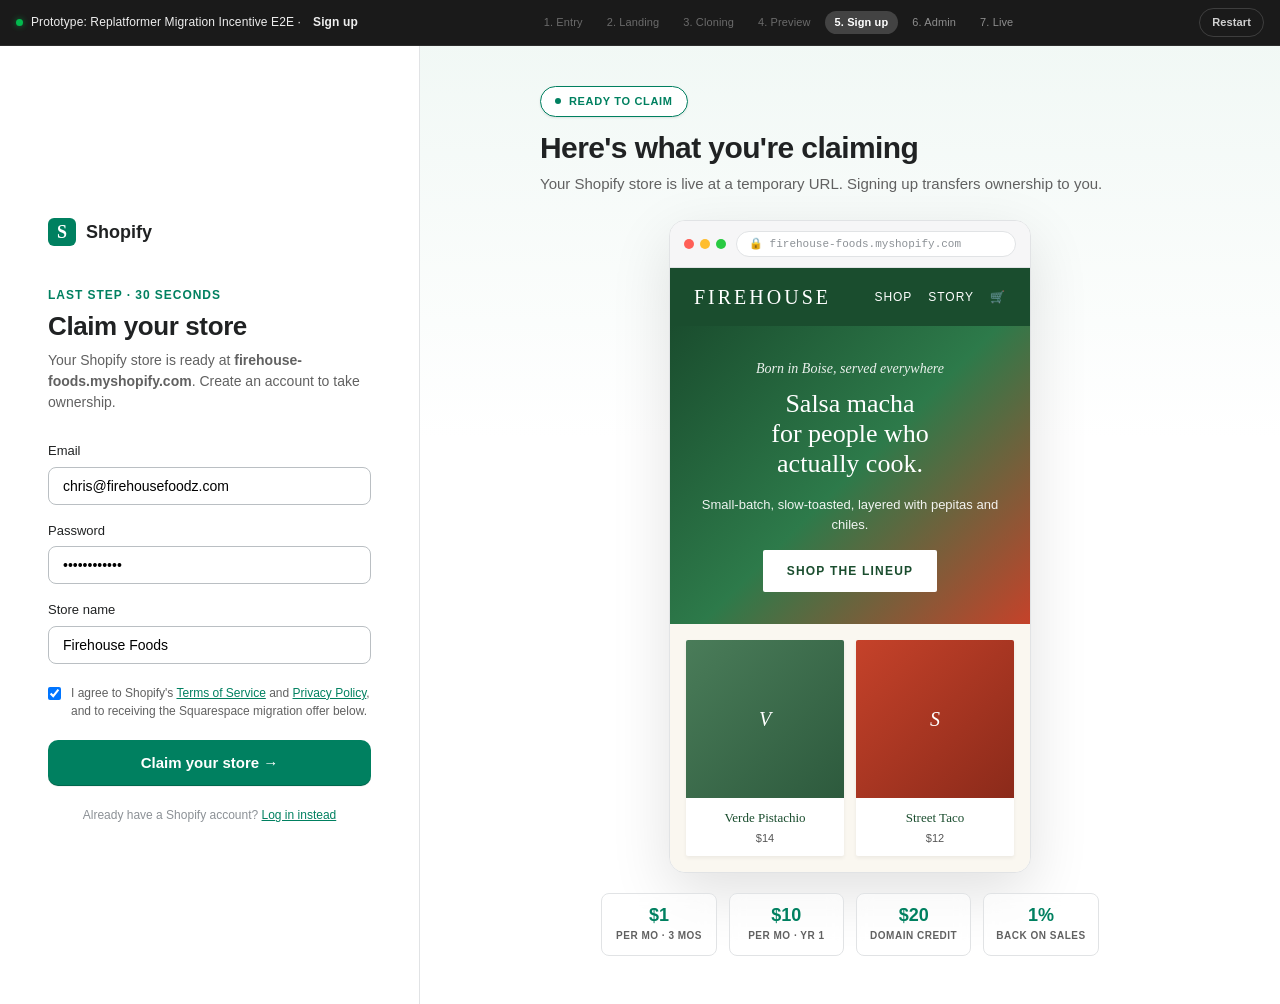
==== auth.html @ aa443502 "Initial commit: Replatformer migration incentive E2E prototype" ====
<!DOCTYPE html>
<html lang="en">
<head>
  <meta charset="UTF-8">
  <meta name="viewport" content="width=device-width, initial-scale=1.0">
  <title>Claim your store · Shopify</title>
  <link rel="stylesheet" href="assets/styles.css">
</head>
<body>
  <section class="auth">
    <div class="auth__form-side">
      <div class="auth__form-wrap">
        <div class="auth__form-logo">
          <span class="shop-nav__logo-mark">S</span>
          Shopify
        </div>

        <div class="auth__form-eyebrow">Last step · 30 seconds</div>
        <h1 class="auth__form-title">Claim your store</h1>
        <p class="auth__form-sub">
          Your Shopify store is ready at <strong>firehouse-foods.myshopify.com</strong>. Create an account to take ownership.
        </p>

        <form onsubmit="event.preventDefault(); window.location.href='admin.html';">
          <div class="auth__field">
            <label class="auth__label">Email</label>
            <input type="email" class="auth__input" value="chris@firehousefoodz.com">
          </div>

          <div class="auth__field">
            <label class="auth__label">Password</label>
            <input type="password" class="auth__input" value="••••••••••••" placeholder="Create a password">
          </div>

          <div class="auth__field">
            <label class="auth__label">Store name</label>
            <input type="text" class="auth__input" value="Firehouse Foods" readonly>
          </div>

          <label class="auth__checkbox">
            <input type="checkbox" checked>
            <span>
              I agree to Shopify's <a href="#" style="color: var(--shopify-green); text-decoration: underline;">Terms of Service</a> and <a href="#" style="color: var(--shopify-green); text-decoration: underline;">Privacy Policy</a>, and to receiving the Squarespace migration offer below.
            </span>
          </label>

          <button type="submit" class="btn btn--primary btn--block btn--lg">
            Claim your store →
          </button>

          <div class="auth__fine">
            Already have a Shopify account? <a href="#">Log in instead</a>
          </div>
        </form>
      </div>
    </div>

    <aside class="auth__wow">
      <div class="auth__wow-header">
        <div class="auth__wow-eyebrow">
          <span style="width:6px; height:6px; border-radius:50%; background: var(--shopify-green);"></span>
          Ready to claim
        </div>
        <h2 class="auth__wow-title">Here's what you're claiming</h2>
        <p class="auth__wow-sub">Your Shopify store is live at a temporary URL. Signing up transfers ownership to you.</p>
      </div>

      <div class="auth__wow-preview">
        <div class="auth__wow-browser-bar">
          <div class="auth__wow-browser-dots">
            <span class="auth__wow-browser-dot" style="background: #ff5f57;"></span>
            <span class="auth__wow-browser-dot" style="background: #ffbd2e;"></span>
            <span class="auth__wow-browser-dot" style="background: #28ca41;"></span>
          </div>
          <div class="auth__wow-browser-url">🔒 firehouse-foods.myshopify.com</div>
        </div>
        <div style="background: #faf7f0;">
          <div class="preview__after-nav">
            <div class="preview__after-logo">FIREHOUSE</div>
            <div class="preview__after-nav-links">
              <span>Shop</span>
              <span>Story</span>
              <span>🛒</span>
            </div>
          </div>
          <div class="preview__after-hero" style="padding: 32px 20px;">
            <div class="preview__after-hero-eyebrow">Born in Boise, served everywhere</div>
            <div class="preview__after-hero-title" style="font-size: 26px;">Salsa macha<br>for people who<br>actually cook.</div>
            <p class="preview__after-hero-sub" style="margin-bottom: 14px;">
              Small-batch, slow-toasted, layered with pepitas and chiles.
            </p>
            <a class="preview__after-hero-btn">Shop the lineup</a>
          </div>
          <div class="preview__after-products" style="padding: 16px;">
            <div class="preview__after-product">
              <div class="preview__after-product-img preview__after-product-img--verde" style="font-size: 20px;">V</div>
              <div class="preview__after-product-body">
                <div class="preview__after-product-name">Verde Pistachio</div>
                <div class="preview__after-product-price">$14</div>
              </div>
            </div>
            <div class="preview__after-product">
              <div class="preview__after-product-img preview__after-product-img--street" style="font-size: 20px;">S</div>
              <div class="preview__after-product-body">
                <div class="preview__after-product-name">Street Taco</div>
                <div class="preview__after-product-price">$12</div>
              </div>
            </div>
          </div>
        </div>
      </div>

      <div class="auth__wow-stats-row">
        <div class="auth__wow-stat">
          <div class="auth__wow-stat-value">$1</div>
          <div class="auth__wow-stat-label">per mo · 3 mos</div>
        </div>
        <div class="auth__wow-stat">
          <div class="auth__wow-stat-value">$10</div>
          <div class="auth__wow-stat-label">per mo · yr 1</div>
        </div>
        <div class="auth__wow-stat">
          <div class="auth__wow-stat-value">$20</div>
          <div class="auth__wow-stat-label">domain credit</div>
        </div>
        <div class="auth__wow-stat">
          <div class="auth__wow-stat-value">1%</div>
          <div class="auth__wow-stat-label">back on sales</div>
        </div>
      </div>
    </aside>
  </section>

  <script src="assets/script.js"></script>
</body>
</html>
---- assets/styles.css ----
/* ============================================
   Replatformer Migration Incentive - E2E Prototype
   v2: Shopify admin-playground inspired design
   ============================================ */

:root {
  /* Shopify brand */
  --shopify-green: #008060;
  --shopify-green-dark: #004c3f;
  --shopify-green-light: #e3f5ef;
  --shopify-green-bg: #f1f8f5;

  /* Polaris-inspired neutrals */
  --ink: #1a1a1a;
  --ink-primary: #202223;
  --ink-secondary: #616161;
  --ink-tertiary: #8c9196;
  --ink-subdued: #6d7175;

  /* Surfaces */
  --surface: #ffffff;
  --surface-subdued: #fafbfb;
  --surface-hovered: #f6f6f7;
  --surface-pressed: #edeeef;
  --page-bg: #f1f1f1;

  /* Borders */
  --border: #e1e3e5;
  --border-subdued: #ebebeb;
  --border-strong: #babfc3;

  /* Brand partners (for realistic surfaces) */
  --brand-squarespace: #000000;
  --brand-gmail-red: #c5221f;
  --brand-gmail-blue: #1a73e8;
  --brand-fb-blue: #1877f2;
  --brand-google-blue: #1a73e8;
  --brand-critical: #d72c0d;
  --brand-warning: #b98900;
  --brand-success: #008060;

  /* Typography */
  --font-sans: "Inter", -apple-system, BlinkMacSystemFont, "Segoe UI", Roboto, Helvetica, Arial, sans-serif;
  --font-display: "Inter", -apple-system, BlinkMacSystemFont, "Segoe UI", sans-serif;
  --font-mono: "SF Mono", Monaco, "Cascadia Code", monospace;

  /* Radius */
  --radius-sm: 6px;
  --radius-md: 8px;
  --radius-lg: 12px;
  --radius-xl: 16px;

  /* Shadow (Polaris-esque) */
  --shadow-card: 0 0 0 1px rgba(26, 26, 26, 0.05), 0 1px 2px rgba(26, 26, 26, 0.05);
  --shadow-sm: 0 1px 2px rgba(0, 0, 0, 0.04), 0 1px 3px rgba(0, 0, 0, 0.06);
  --shadow-md: 0 4px 12px rgba(0, 0, 0, 0.08);
  --shadow-lg: 0 20px 40px rgba(0, 0, 0, 0.12);
  --shadow-popover: 0 0 0 1px rgba(26, 26, 26, 0.05), 0 8px 16px rgba(26, 26, 26, 0.1);
}

* { box-sizing: border-box; margin: 0; padding: 0; }

html, body {
  font-family: var(--font-sans);
  color: var(--ink-primary);
  background: var(--page-bg);
  line-height: 1.5;
  -webkit-font-smoothing: antialiased;
  min-height: 100vh;
  font-size: 14px;
}

a { color: inherit; text-decoration: none; }
button { font: inherit; cursor: pointer; border: none; background: none; color: inherit; }
img { max-width: 100%; display: block; }

/* ============================================
   Prototype Chrome
   ============================================ */

.proto-topbar {
  position: fixed;
  top: 0; left: 0; right: 0;
  z-index: 1000;
  background: #1a1a1a;
  color: #fff;
  padding: 8px 16px;
  display: flex;
  align-items: center;
  justify-content: space-between;
  font-size: 12px;
  font-weight: 500;
  letter-spacing: 0.01em;
  border-bottom: 1px solid rgba(255, 255, 255, 0.08);
}

.proto-topbar__label {
  display: flex;
  align-items: center;
  gap: 8px;
  opacity: 0.92;
}

.proto-topbar__dot {
  width: 7px; height: 7px; border-radius: 50%;
  background: #00c853;
  box-shadow: 0 0 6px rgba(0, 200, 83, 0.6);
  animation: pulse 2s infinite;
}

@keyframes pulse {
  0%, 100% { opacity: 1; }
  50% { opacity: 0.5; }
}

.proto-topbar__nav {
  display: flex;
  gap: 4px;
  align-items: center;
}

.proto-topbar__step {
  padding: 3px 10px;
  border-radius: 999px;
  font-size: 11px;
  opacity: 0.5;
  transition: all 0.2s;
}

.proto-topbar__step--active {
  background: rgba(255, 255, 255, 0.18);
  opacity: 1;
  font-weight: 600;
}

.proto-topbar__step--done { opacity: 0.35; }

.proto-topbar__actions {
  display: flex;
  gap: 10px;
  align-items: center;
}

.proto-topbar__btn {
  color: #fff;
  padding: 5px 12px;
  border-radius: 999px;
  font-size: 11px;
  opacity: 0.8;
  transition: all 0.2s;
  border: 1px solid rgba(255, 255, 255, 0.2);
  font-weight: 600;
}

.proto-topbar__btn:hover {
  opacity: 1;
  background: rgba(255, 255, 255, 0.1);
}

body.has-proto-chrome { padding-top: 38px; }

/* ============================================
   Layout primitives
   ============================================ */

.container {
  max-width: 1200px;
  margin: 0 auto;
  padding: 0 24px;
}

.container--narrow { max-width: 680px; }
.container--medium { max-width: 900px; }

.stack { display: flex; flex-direction: column; gap: 16px; }
.stack--sm { gap: 8px; }
.stack--lg { gap: 24px; }
.stack--xl { gap: 40px; }

.row { display: flex; gap: 16px; align-items: center; }
.row--spread { justify-content: space-between; }
.row--center { justify-content: center; }

/* ============================================
   Buttons (Polaris-inspired)
   ============================================ */

.btn {
  display: inline-flex;
  align-items: center;
  justify-content: center;
  gap: 6px;
  padding: 8px 16px;
  border-radius: var(--radius-md);
  font-weight: 500;
  font-size: 14px;
  transition: all 0.1s;
  white-space: nowrap;
  line-height: 1.2;
  box-shadow: 0 1px 0 rgba(26, 26, 26, 0.05);
}

.btn--primary {
  background: var(--shopify-green);
  color: #fff;
  box-shadow: inset 0 -1px 0 rgba(0, 0, 0, 0.2), 0 1px 0 rgba(26, 26, 26, 0.05);
}

.btn--primary:hover {
  background: var(--shopify-green-dark);
}

.btn--secondary {
  background: var(--surface);
  color: var(--ink-primary);
  border: 1px solid var(--border-strong);
}

.btn--secondary:hover { background: var(--surface-hovered); }

.btn--ghost { background: transparent; color: var(--ink-secondary); box-shadow: none; }
.btn--ghost:hover { color: var(--ink); background: var(--surface-hovered); }

.btn--lg {
  padding: 14px 28px;
  font-size: 15px;
  border-radius: 10px;
  font-weight: 600;
}

.btn--block { width: 100%; }

/* ============================================
   Entry selector
   ============================================ */

.selector {
  min-height: calc(100vh - 38px);
  display: flex;
  flex-direction: column;
  justify-content: center;
  padding: 60px 24px;
  background: linear-gradient(180deg, #fff 0%, #f6f6f7 100%);
}

.selector__hero {
  text-align: center;
  max-width: 760px;
  margin: 0 auto 56px;
}

.selector__eyebrow {
  text-transform: uppercase;
  letter-spacing: 0.08em;
  font-size: 12px;
  font-weight: 600;
  color: var(--shopify-green);
  margin-bottom: 16px;
}

.selector__title {
  font-size: 48px;
  font-weight: 700;
  line-height: 1.1;
  letter-spacing: -0.025em;
  margin-bottom: 16px;
  color: var(--ink-primary);
}

.selector__subtitle {
  font-size: 18px;
  color: var(--ink-secondary);
  line-height: 1.5;
}

.selector__grid {
  display: grid;
  grid-template-columns: repeat(3, 1fr);
  gap: 20px;
  max-width: 1080px;
  margin: 0 auto;
}

@media (max-width: 900px) {
  .selector__grid { grid-template-columns: 1fr; }
}

.selector__card {
  background: var(--surface);
  border: 1px solid var(--border);
  border-radius: var(--radius-lg);
  padding: 28px 24px;
  transition: all 0.2s;
  cursor: pointer;
  display: flex;
  flex-direction: column;
  gap: 14px;
  text-align: left;
  box-shadow: var(--shadow-card);
}

.selector__card:hover {
  border-color: var(--shopify-green);
  transform: translateY(-4px);
  box-shadow: var(--shadow-lg);
}

.selector__card-icon {
  width: 44px;
  height: 44px;
  border-radius: 10px;
  display: flex;
  align-items: center;
  justify-content: center;
  font-size: 22px;
  font-weight: 700;
  color: #fff;
}

.selector__card-icon--email {
  background: linear-gradient(135deg, #ea4335, #fbbc05);
}

.selector__card-icon--social {
  background: var(--brand-fb-blue);
}

.selector__card-icon--sem {
  background: #fff;
  color: #4285f4;
  border: 1px solid var(--border);
}

.selector__card-title {
  font-size: 18px;
  font-weight: 600;
  letter-spacing: -0.01em;
  color: var(--ink-primary);
}

.selector__card-desc {
  font-size: 13px;
  color: var(--ink-secondary);
  line-height: 1.5;
}

.selector__card-hook {
  margin-top: auto;
  padding-top: 14px;
  border-top: 1px solid var(--border-subdued);
  font-size: 12px;
  color: var(--ink-tertiary);
  display: flex;
  align-items: center;
  gap: 6px;
  font-weight: 500;
}

.selector__footer {
  text-align: center;
  margin-top: 64px;
  font-size: 12px;
  color: var(--ink-tertiary);
  line-height: 1.8;
}

.selector__footer a {
  color: var(--shopify-green);
  text-decoration: underline;
}

/* ============================================
   Gmail surface
   ============================================ */

.gmail {
  min-height: calc(100vh - 38px);
  background: #f6f8fc;
  display: flex;
  flex-direction: column;
}

.gmail__topbar {
  background: #f6f8fc;
  padding: 8px 16px;
  display: flex;
  align-items: center;
  gap: 16px;
  border-bottom: 1px solid #e0e3e8;
}

.gmail__logo {
  display: flex;
  align-items: center;
  gap: 8px;
  font-size: 22px;
  font-weight: 400;
  color: #5f6368;
}

.gmail__logo-icon { width: 36px; height: 36px; }

.gmail__search {
  flex: 1;
  max-width: 720px;
  background: #eaf1fb;
  border-radius: 8px;
  padding: 10px 16px;
  color: #70757a;
  font-size: 14px;
}

.gmail__body {
  display: grid;
  grid-template-columns: 240px 1fr;
  flex: 1;
}

.gmail__sidebar { padding: 16px 8px; }

.gmail__compose {
  background: #c2e7ff;
  color: #001d35;
  padding: 14px 24px;
  border-radius: 16px;
  font-weight: 500;
  font-size: 14px;
  display: inline-flex;
  align-items: center;
  gap: 12px;
  margin-bottom: 16px;
}

.gmail__folder {
  display: flex;
  align-items: center;
  gap: 16px;
  padding: 8px 16px;
  border-radius: 0 16px 16px 0;
  font-size: 14px;
  color: #202124;
}

.gmail__folder--active { background: #d3e3fd; font-weight: 700; }
.gmail__folder-count { margin-left: auto; font-size: 12px; color: #5f6368; }

.gmail__main {
  background: #fff;
  border-radius: 16px 0 0 0;
  margin-right: 0;
  padding: 16px 0;
}

.gmail__list-item {
  display: grid;
  grid-template-columns: 32px 180px 1fr 80px;
  gap: 16px;
  padding: 10px 20px;
  border-bottom: 1px solid #f1f3f4;
  align-items: center;
  font-size: 14px;
  cursor: pointer;
}

.gmail__list-item:hover { box-shadow: inset 1px 0 0 #dadce0, inset -1px 0 0 #dadce0, 0 1px 2px rgba(60,64,67,.3); }
.gmail__list-item--unread { font-weight: 700; background: #fafbfc; }

.gmail__list-item--highlight {
  background: #fef7e0;
  border-left: 4px solid #f9ab00;
  padding-left: 16px;
}

.gmail__star { color: #dadce0; }
.gmail__star--active { color: #f9ab00; }

.gmail__sender { white-space: nowrap; overflow: hidden; text-overflow: ellipsis; }
.gmail__preview { display: flex; gap: 8px; overflow: hidden; }
.gmail__subject { white-space: nowrap; overflow: hidden; text-overflow: ellipsis; }
.gmail__snippet { color: #5f6368; white-space: nowrap; overflow: hidden; text-overflow: ellipsis; font-weight: 400; }
.gmail__time { color: #5f6368; font-size: 12px; text-align: right; }

.gmail__email { max-width: 900px; margin: 0 auto; padding: 24px 40px; background: #fff; }

.gmail__email-subject {
  font-size: 22px;
  font-weight: 400;
  color: #202124;
  margin-bottom: 20px;
}

.gmail__email-header {
  display: flex;
  gap: 16px;
  align-items: flex-start;
  padding-bottom: 16px;
  border-bottom: 1px solid #f1f3f4;
  margin-bottom: 24px;
}

.gmail__email-avatar {
  width: 40px;
  height: 40px;
  border-radius: 50%;
  background: var(--shopify-green);
  color: #fff;
  display: flex;
  align-items: center;
  justify-content: center;
  font-weight: 600;
  font-size: 16px;
  flex-shrink: 0;
  font-family: Georgia, serif;
}

.gmail__email-meta { flex: 1; font-size: 14px; }
.gmail__email-from { font-weight: 600; color: #202124; }
.gmail__email-to { color: #5f6368; font-size: 13px; margin-top: 2px; }
.gmail__email-date { color: #5f6368; font-size: 13px; }

.gmail__email-body { font-size: 15px; line-height: 1.65; color: #202124; }
.gmail__email-body p { margin-bottom: 16px; }
.gmail__email-body strong { font-weight: 700; }

.gmail__email-cta { margin: 28px 0; text-align: center; }

.gmail__email-offer {
  background: var(--shopify-green-light);
  border: 1px solid var(--shopify-green);
  border-radius: 12px;
  padding: 24px;
  margin: 24px 0;
}

.gmail__email-offer-list {
  list-style: none;
  display: flex;
  flex-direction: column;
  gap: 10px;
  margin-top: 12px;
}

.gmail__email-offer-item {
  display: flex;
  gap: 10px;
  align-items: flex-start;
  font-size: 14px;
}

.gmail__email-offer-check {
  width: 20px;
  height: 20px;
  border-radius: 50%;
  background: var(--shopify-green);
  color: #fff;
  display: flex;
  align-items: center;
  justify-content: center;
  font-size: 11px;
  flex-shrink: 0;
  font-weight: 700;
  margin-top: 1px;
}

.gmail__email-offer-title {
  font-weight: 700;
  font-size: 15px;
  color: var(--shopify-green-dark);
  margin-bottom: 4px;
}

.gmail__email-offer-sub {
  font-size: 13px;
  color: var(--ink-secondary);
}

.gmail__email-signature {
  margin-top: 32px;
  padding-top: 20px;
  border-top: 1px solid #f1f3f4;
  font-size: 14px;
  color: #5f6368;
  line-height: 1.6;
}

/* ============================================
   Facebook/Meta surface
   ============================================ */

.fb { min-height: calc(100vh - 38px); background: #f0f2f5; }

.fb__topbar {
  background: #fff;
  padding: 8px 16px;
  display: grid;
  grid-template-columns: 320px 1fr 320px;
  align-items: center;
  box-shadow: 0 1px 2px rgba(0, 0, 0, 0.1);
  position: sticky;
  top: 38px;
  z-index: 10;
}

.fb__logo {
  width: 40px;
  height: 40px;
  background: var(--brand-fb-blue);
  border-radius: 50%;
  color: #fff;
  font-size: 28px;
  font-weight: 900;
  font-family: Georgia, serif;
  display: flex;
  align-items: center;
  justify-content: center;
  flex-shrink: 0;
}

.fb__topbar-left { display: flex; gap: 12px; align-items: center; }

.fb__search {
  background: #f0f2f5;
  border-radius: 999px;
  padding: 10px 16px;
  color: #65676b;
  font-size: 14px;
  flex: 1;
  max-width: 240px;
}

.fb__nav { display: flex; justify-content: center; gap: 8px; }

.fb__nav-item {
  padding: 10px 40px;
  color: #65676b;
  border-radius: 8px;
  transition: background 0.15s;
}

.fb__nav-item:hover { background: #f0f2f5; }

.fb__nav-item--active {
  color: var(--brand-fb-blue);
  border-bottom: 3px solid var(--brand-fb-blue);
  border-radius: 0;
}

.fb__me { display: flex; justify-content: flex-end; gap: 8px; align-items: center; }

.fb__icon-btn {
  width: 40px;
  height: 40px;
  background: #e4e6eb;
  border-radius: 50%;
  display: flex;
  align-items: center;
  justify-content: center;
  font-size: 16px;
}

.fb__avatar {
  width: 40px;
  height: 40px;
  border-radius: 50%;
  background: linear-gradient(135deg, #667eea, #764ba2);
  display: flex;
  align-items: center;
  justify-content: center;
  color: #fff;
  font-weight: 600;
}

.fb__feed { max-width: 680px; margin: 20px auto; padding: 0 16px; }

.fb__post {
  background: #fff;
  border-radius: 12px;
  padding: 16px;
  margin-bottom: 16px;
  box-shadow: 0 1px 2px rgba(0, 0, 0, 0.1);
}

.fb__post-header {
  display: flex;
  gap: 10px;
  align-items: flex-start;
  margin-bottom: 12px;
}

.fb__post-avatar {
  width: 40px;
  height: 40px;
  border-radius: 50%;
  flex-shrink: 0;
  background: #ddd;
  display: flex;
  align-items: center;
  justify-content: center;
  font-weight: 600;
  color: #fff;
  font-size: 14px;
}

.fb__post-meta { flex: 1; font-size: 14px; }
.fb__post-name { font-weight: 600; color: #050505; }

.fb__post-sub {
  color: #65676b;
  font-size: 12px;
  display: flex;
  gap: 4px;
  align-items: center;
  margin-top: 2px;
}

.fb__post-sponsored { font-size: 12px; color: #65676b; font-weight: 400; }

.fb__post-text {
  font-size: 15px;
  margin-bottom: 12px;
  color: #050505;
  line-height: 1.4;
}

.fb__post-text strong { font-weight: 700; }

.fb__post-image {
  margin: 0 -16px;
  background: linear-gradient(135deg, #008060 0%, #00a676 50%, #004c3f 100%);
  aspect-ratio: 1.91/1;
  display: flex;
  align-items: center;
  justify-content: center;
  position: relative;
  color: #fff;
  padding: 36px;
  overflow: hidden;
}

.fb__post-image::before {
  content: "";
  position: absolute;
  inset: 0;
  background: radial-gradient(circle at 30% 30%, rgba(255, 255, 255, 0.15), transparent 60%);
}

.fb__post-image-content { position: relative; z-index: 2; text-align: left; max-width: 75%; }

.fb__post-image-eyebrow {
  display: inline-block;
  background: rgba(255, 255, 255, 0.18);
  backdrop-filter: blur(8px);
  padding: 4px 10px;
  border-radius: 999px;
  font-size: 11px;
  font-weight: 700;
  letter-spacing: 0.08em;
  text-transform: uppercase;
  margin-bottom: 12px;
}

.fb__post-image-headline {
  font-size: 32px;
  font-weight: 800;
  line-height: 1.08;
  letter-spacing: -0.02em;
  margin-bottom: 10px;
}

.fb__post-image-sub {
  font-size: 15px;
  opacity: 0.95;
  line-height: 1.4;
}

.fb__post-image-badge {
  position: absolute;
  top: 18px;
  right: 18px;
  background: #fff;
  color: var(--shopify-green);
  padding: 7px 12px;
  border-radius: 999px;
  font-size: 11px;
  font-weight: 700;
  letter-spacing: 0.04em;
  text-transform: uppercase;
  box-shadow: 0 4px 12px rgba(0, 0, 0, 0.2);
}

.fb__post-cta {
  background: #f0f2f5;
  margin: 0 -16px -16px;
  padding: 12px 16px;
  display: flex;
  align-items: center;
  gap: 12px;
}

.fb__post-cta-meta { flex: 1; font-size: 14px; }
.fb__post-cta-url { color: #65676b; font-size: 12px; text-transform: uppercase; }
.fb__post-cta-title { font-weight: 600; color: #050505; }

.fb__post-cta-btn {
  background: #e4e6eb;
  color: #050505;
  padding: 8px 14px;
  border-radius: 6px;
  font-weight: 600;
  font-size: 14px;
}

.fb__post-cta-btn:hover { background: #d8dadf; }

.fb__post-actions {
  display: flex;
  justify-content: space-around;
  padding-top: 8px;
  margin-top: 8px;
  border-top: 1px solid #ced0d4;
  gap: 4px;
}

.fb__post-action {
  flex: 1;
  padding: 8px;
  text-align: center;
  color: #65676b;
  font-size: 14px;
  font-weight: 600;
  border-radius: 6px;
}

.fb__post-action:hover { background: #f0f2f5; }

/* ============================================
   Google SERP surface
   ============================================ */

.google {
  min-height: calc(100vh - 38px);
  background: #fff;
  font-family: arial, sans-serif;
}

.google__topbar {
  padding: 20px 30px;
  display: flex;
  gap: 24px;
  align-items: center;
  border-bottom: 1px solid var(--border-subdued);
}

.google__logo {
  font-size: 28px;
  font-weight: 400;
  letter-spacing: -0.01em;
  display: flex;
}

.google__logo span:nth-child(1) { color: #4285f4; }
.google__logo span:nth-child(2) { color: #ea4335; }
.google__logo span:nth-child(3) { color: #fbbc05; }
.google__logo span:nth-child(4) { color: #4285f4; }
.google__logo span:nth-child(5) { color: #34a853; }
.google__logo span:nth-child(6) { color: #ea4335; }

.google__search {
  flex: 1;
  max-width: 700px;
  border: 1px solid #dfe1e5;
  border-radius: 24px;
  padding: 8px 16px;
  display: flex;
  align-items: center;
  gap: 12px;
  font-size: 16px;
  box-shadow: 0 2px 5px rgba(0,0,0,0.08);
}

.google__search-icon { color: #9aa0a6; }
.google__search-input { flex: 1; }
.google__search-mic { color: var(--brand-google-blue); font-size: 18px; }

.google__tabs {
  padding: 16px 30px 0;
  display: flex;
  gap: 24px;
  border-bottom: 1px solid var(--border-subdued);
}

.google__tab { padding: 12px 0; color: #5f6368; font-size: 14px; font-weight: 500; }

.google__tab--active {
  color: var(--brand-google-blue);
  border-bottom: 3px solid var(--brand-google-blue);
  font-weight: 500;
}

.google__results { padding: 20px 30px; max-width: 700px; }
.google__stats { color: #70757a; font-size: 12px; margin-bottom: 20px; }

.google__ad {
  margin-bottom: 28px;
  padding: 8px 16px 12px;
  border-left: 3px solid transparent;
  border-radius: 8px;
  transition: background 0.15s;
}

.google__ad--shopify {
  background: #f8fdfa;
  border-left-color: var(--shopify-green);
  cursor: pointer;
  position: relative;
}

.google__ad--shopify:hover { background: #eff9f3; }

.google__ad-label {
  display: inline-flex;
  align-items: center;
  gap: 6px;
  font-size: 12px;
  font-weight: 700;
  color: #202124;
  margin-bottom: 4px;
}

.google__ad-label::before { content: "Sponsored"; display: block; }

.google__ad-domain {
  color: #202124;
  font-size: 14px;
  display: flex;
  align-items: center;
  gap: 8px;
  margin-bottom: 2px;
}

.google__ad-favicon {
  width: 18px; height: 18px;
  border-radius: 50%;
  background: var(--shopify-green);
  color: #fff;
  display: flex;
  align-items: center;
  justify-content: center;
  font-size: 11px;
  font-weight: 700;
  font-family: Georgia, serif;
}

.google__ad-url { color: #70757a; font-size: 12px; margin-bottom: 4px; }

.google__ad-title {
  color: #1a0dab;
  font-size: 20px;
  font-weight: 400;
  margin-bottom: 4px;
  line-height: 1.3;
}

.google__ad--shopify .google__ad-title { color: #1a0dab; }
.google__ad--shopify:hover .google__ad-title { text-decoration: underline; }

.google__ad-desc { color: #4d5156; font-size: 14px; line-height: 1.58; }
.google__ad-desc strong { font-weight: 700; color: #202124; }

.google__ad-sitelinks {
  display: grid;
  grid-template-columns: 1fr 1fr;
  gap: 8px;
  margin-top: 12px;
  padding-top: 8px;
  border-top: 1px solid var(--border-subdued);
}

.google__ad-sitelink-title { color: #1a0dab; font-size: 14px; font-weight: 500; }
.google__ad-sitelink-desc { color: #4d5156; font-size: 12px; line-height: 1.4; }

.google__organic { margin-bottom: 28px; }
.google__organic-title { color: #1a0dab; font-size: 20px; font-weight: 400; margin-bottom: 4px; }

.google__ad-cta-hint {
  position: absolute;
  top: 50%;
  right: 24px;
  transform: translateY(-50%);
  background: var(--shopify-green);
  color: #fff;
  padding: 8px 14px;
  border-radius: 6px;
  font-size: 12px;
  font-weight: 600;
  opacity: 0;
  transition: opacity 0.2s;
  pointer-events: none;
}

.google__ad--shopify:hover .google__ad-cta-hint { opacity: 1; }

/* ============================================
   Shopify brochure nav (top of funnel pages)
   ============================================ */

.shop-nav {
  background: #fff;
  border-bottom: 1px solid var(--border);
  padding: 14px 32px;
  display: flex;
  align-items: center;
  justify-content: space-between;
  position: sticky;
  top: 38px;
  z-index: 10;
}

.shop-nav__logo {
  display: flex;
  align-items: center;
  gap: 10px;
  font-weight: 700;
  font-size: 18px;
  color: var(--ink-primary);
}

.shop-nav__logo-mark {
  width: 28px;
  height: 28px;
  background: var(--shopify-green);
  border-radius: 6px;
  display: flex;
  align-items: center;
  justify-content: center;
  color: #fff;
  font-weight: 900;
  font-size: 18px;
  font-family: Georgia, serif;
}

.shop-nav__links {
  display: flex;
  gap: 28px;
  font-size: 14px;
  color: var(--ink-secondary);
  font-weight: 500;
}

.shop-nav__links a:hover { color: var(--ink-primary); }

.shop-nav__actions { display: flex; gap: 12px; align-items: center; }

/* ============================================
   Landing page
   ============================================ */

.landing {
  background: linear-gradient(180deg, #fff 0%, var(--shopify-green-bg) 100%);
  padding: 64px 24px 96px;
  min-height: calc(100vh - 38px - 60px);
  position: relative;
  overflow: hidden;
}

.landing::before {
  content: "";
  position: absolute;
  top: 0;
  right: -200px;
  width: 600px;
  height: 600px;
  background: radial-gradient(circle, rgba(0, 128, 96, 0.08), transparent 70%);
  pointer-events: none;
}

.landing__wrap {
  max-width: 1140px;
  margin: 0 auto;
  display: grid;
  grid-template-columns: 1.05fr 0.95fr;
  gap: 56px;
  align-items: center;
  position: relative;
  z-index: 2;
}

@media (max-width: 900px) {
  .landing__wrap { grid-template-columns: 1fr; gap: 40px; }
}

.landing__eyebrow {
  display: inline-flex;
  align-items: center;
  gap: 8px;
  padding: 6px 14px;
  background: #fff;
  border: 1px solid var(--shopify-green);
  border-radius: 999px;
  font-size: 12px;
  font-weight: 700;
  color: var(--shopify-green);
  letter-spacing: 0.05em;
  text-transform: uppercase;
  margin-bottom: 24px;
  box-shadow: var(--shadow-sm);
}

.landing__title {
  font-size: 64px;
  font-weight: 800;
  line-height: 1;
  letter-spacing: -0.035em;
  margin-bottom: 24px;
  color: var(--ink-primary);
}

.landing__title em {
  font-style: normal;
  color: var(--shopify-green);
  position: relative;
  display: inline-block;
}

.landing__title em::after {
  content: "";
  position: absolute;
  bottom: 0;
  left: 0;
  right: 0;
  height: 8px;
  background: var(--shopify-green-light);
  z-index: -1;
  border-radius: 2px;
}

.landing__subtitle {
  font-size: 19px;
  color: var(--ink-secondary);
  margin-bottom: 36px;
  line-height: 1.5;
  max-width: 520px;
}

.landing__form {
  background: #fff;
  border: 1px solid var(--border);
  border-radius: var(--radius-xl);
  padding: 28px;
  box-shadow: 0 8px 32px rgba(0, 0, 0, 0.06);
}

.landing__form-label {
  display: block;
  font-size: 13px;
  font-weight: 600;
  color: var(--ink-primary);
  margin-bottom: 10px;
}

.landing__input-group {
  display: flex;
  gap: 10px;
  margin-bottom: 14px;
}

@media (max-width: 700px) {
  .landing__input-group { flex-direction: column; }
}

.landing__input {
  flex: 1;
  padding: 14px 18px;
  border: 1px solid var(--border-strong);
  border-radius: var(--radius-md);
  font-size: 15px;
  font-family: var(--font-sans);
  color: var(--ink-primary);
  background: #fff;
}

.landing__input:focus {
  outline: none;
  border-color: var(--shopify-green);
  box-shadow: 0 0 0 3px var(--shopify-green-light);
}

.landing__form-hint {
  font-size: 13px;
  color: var(--ink-tertiary);
  text-align: center;
  display: flex;
  align-items: center;
  justify-content: center;
  gap: 6px;
}

.landing__offer {
  background: #0a0a0a;
  color: #fff;
  padding: 32px;
  border-radius: var(--radius-xl);
  position: relative;
  overflow: hidden;
  box-shadow: 0 20px 60px rgba(0, 0, 0, 0.15);
}

.landing__offer::before {
  content: "";
  position: absolute;
  top: -60px;
  right: -60px;
  width: 240px;
  height: 240px;
  background: radial-gradient(circle, var(--shopify-green), transparent 70%);
  opacity: 0.4;
  pointer-events: none;
}

.landing__offer-tag {
  display: inline-flex;
  align-items: center;
  gap: 6px;
  background: var(--shopify-green);
  color: #fff;
  padding: 6px 12px;
  border-radius: 999px;
  font-size: 11px;
  font-weight: 700;
  letter-spacing: 0.08em;
  text-transform: uppercase;
  margin-bottom: 20px;
  position: relative;
  z-index: 2;
}

.landing__offer-title {
  font-size: 22px;
  font-weight: 700;
  margin-bottom: 20px;
  position: relative;
  z-index: 2;
  letter-spacing: -0.01em;
  line-height: 1.2;
}

.landing__offer-list {
  list-style: none;
  display: flex;
  flex-direction: column;
  gap: 14px;
  position: relative;
  z-index: 2;
}

.landing__offer-item {
  display: flex;
  gap: 12px;
  align-items: flex-start;
  padding: 12px 0;
  border-bottom: 1px solid rgba(255, 255, 255, 0.08);
}

.landing__offer-item:last-child { border-bottom: none; }

.landing__offer-check {
  width: 22px;
  height: 22px;
  border-radius: 50%;
  background: var(--shopify-green);
  color: #fff;
  display: flex;
  align-items: center;
  justify-content: center;
  font-size: 13px;
  flex-shrink: 0;
  font-weight: 700;
  margin-top: 1px;
}

.landing__offer-text { font-size: 15px; line-height: 1.35; }

.landing__offer-text strong {
  color: #fff;
  font-weight: 700;
  display: block;
  margin-bottom: 3px;
  font-size: 16px;
}

.landing__offer-text-sub {
  font-size: 13px;
  color: #a0a0a0;
  line-height: 1.4;
}

.landing__painpoints {
  max-width: 1140px;
  margin: 72px auto 0;
  padding-top: 48px;
  border-top: 1px solid var(--border);
}

.landing__painpoints-title {
  font-size: 14px;
  font-weight: 700;
  color: var(--ink-tertiary);
  text-transform: uppercase;
  letter-spacing: 0.1em;
  text-align: center;
  margin-bottom: 36px;
}

.landing__painpoints-grid {
  display: grid;
  grid-template-columns: repeat(2, 1fr);
  gap: 24px;
}

@media (max-width: 900px) {
  .landing__painpoints-grid { grid-template-columns: 1fr; }
}

.landing__painpoint {
  background: #fff;
  border: 1px solid var(--border);
  border-radius: var(--radius-lg);
  padding: 28px;
  display: grid;
  grid-template-columns: 52px 1fr;
  gap: 20px;
  box-shadow: var(--shadow-card);
}

.landing__painpoint-icon {
  width: 52px;
  height: 52px;
  background: var(--shopify-green-light);
  border-radius: 12px;
  display: flex;
  align-items: center;
  justify-content: center;
  font-size: 24px;
}

.landing__painpoint-label {
  font-size: 12px;
  font-weight: 700;
  color: var(--ink-tertiary);
  text-transform: uppercase;
  letter-spacing: 0.08em;
  margin-bottom: 6px;
}

.landing__painpoint-q {
  font-size: 18px;
  font-weight: 700;
  margin-bottom: 6px;
  letter-spacing: -0.01em;
  color: var(--ink-primary);
}

.landing__painpoint-a { font-size: 14px; color: var(--ink-secondary); line-height: 1.55; }

/* ============================================
   Cloning page (v2: questions at bottom)
   ============================================ */

.cloning {
  min-height: calc(100vh - 38px);
  background: linear-gradient(180deg, #fff 0%, var(--shopify-green-bg) 100%);
  padding: 40px 24px 80px;
}

.cloning__hero {
  max-width: 960px;
  margin: 0 auto 40px;
}

.cloning__preview-card {
  background: #fff;
  border: 1px solid var(--border);
  border-radius: var(--radius-xl);
  padding: 32px;
  box-shadow: var(--shadow-md);
  display: grid;
  grid-template-columns: 1.1fr 1fr;
  gap: 32px;
  align-items: center;
}

@media (max-width: 900px) {
  .cloning__preview-card { grid-template-columns: 1fr; }
}

.cloning__preview-visual {
  aspect-ratio: 16/10;
  background: linear-gradient(135deg, #1a4d2e 0%, #2d7a4a 50%, #c5422a 100%);
  border-radius: var(--radius-lg);
  position: relative;
  overflow: hidden;
  display: flex;
  align-items: center;
  justify-content: center;
  color: #fff;
  text-align: center;
}

.cloning__preview-visual::before {
  content: "";
  position: absolute;
  inset: 0;
  background: linear-gradient(90deg, transparent, rgba(255, 255, 255, 0.15), transparent);
  animation: shimmer 2s infinite;
}

@keyframes shimmer {
  0% { transform: translateX(-100%); }
  100% { transform: translateX(100%); }
}

.cloning__preview-visual-inner {
  position: relative;
  z-index: 2;
  padding: 24px;
}

.cloning__preview-visual-eyebrow {
  font-family: Georgia, serif;
  font-style: italic;
  font-size: 14px;
  opacity: 0.9;
  margin-bottom: 8px;
}

.cloning__preview-visual-name {
  font-family: Georgia, serif;
  font-size: 32px;
  font-weight: 400;
  letter-spacing: 0.04em;
  margin-bottom: 6px;
}

.cloning__preview-visual-sub {
  font-size: 13px;
  opacity: 0.85;
  letter-spacing: 0.02em;
  text-transform: uppercase;
}

.cloning__status-eyebrow {
  font-size: 12px;
  font-weight: 700;
  text-transform: uppercase;
  letter-spacing: 0.08em;
  color: var(--shopify-green);
  margin-bottom: 10px;
  display: flex;
  align-items: center;
  gap: 8px;
}

.cloning__spinner {
  width: 14px;
  height: 14px;
  border: 2px solid var(--shopify-green-light);
  border-top-color: var(--shopify-green);
  border-radius: 50%;
  animation: spin 0.8s linear infinite;
}

@keyframes spin { to { transform: rotate(360deg); } }

.cloning__status-title {
  font-size: 28px;
  font-weight: 700;
  letter-spacing: -0.02em;
  margin-bottom: 6px;
  color: var(--ink-primary);
}

.cloning__status-sub {
  color: var(--ink-secondary);
  font-size: 14px;
  margin-bottom: 20px;
  line-height: 1.5;
}

.cloning__steps {
  list-style: none;
  display: flex;
  flex-direction: column;
  gap: 2px;
}

.cloning__step {
  display: flex;
  gap: 12px;
  align-items: center;
  padding: 10px 0;
  font-size: 13px;
  border-bottom: 1px solid var(--border-subdued);
}

.cloning__step:last-child { border-bottom: none; }

.cloning__step-icon {
  width: 22px;
  height: 22px;
  border-radius: 50%;
  display: flex;
  align-items: center;
  justify-content: center;
  font-size: 12px;
  flex-shrink: 0;
}

.cloning__step--done .cloning__step-icon {
  background: var(--shopify-green);
  color: #fff;
}

.cloning__step--active .cloning__step-icon {
  background: var(--shopify-green-light);
  border: 2px solid var(--shopify-green);
}

.cloning__step--active .cloning__step-icon::before {
  content: "";
  width: 8px;
  height: 8px;
  border-radius: 50%;
  background: var(--shopify-green);
  animation: pulse 1.2s infinite;
}

.cloning__step--pending .cloning__step-icon {
  background: var(--surface-subdued);
  border: 1px solid var(--border);
  color: var(--ink-tertiary);
}

.cloning__step-label { flex: 1; }
.cloning__step--done .cloning__step-label { color: var(--ink-secondary); }
.cloning__step--pending .cloning__step-label { color: var(--ink-tertiary); }
.cloning__step--active .cloning__step-label { font-weight: 600; }

.cloning__step-detail { color: var(--ink-tertiary); font-size: 12px; }

/* Interactive SQ section at bottom */
.cloning__sq-section {
  max-width: 960px;
  margin: 0 auto;
  background: #fff;
  border: 1px solid var(--border);
  border-radius: var(--radius-xl);
  padding: 36px 40px;
  box-shadow: var(--shadow-card);
}

.cloning__sq-header {
  display: flex;
  justify-content: space-between;
  align-items: baseline;
  margin-bottom: 24px;
  padding-bottom: 20px;
  border-bottom: 1px solid var(--border);
}

.cloning__sq-heading {
  display: flex;
  flex-direction: column;
  gap: 6px;
}

.cloning__sq-eyebrow {
  font-size: 12px;
  font-weight: 700;
  text-transform: uppercase;
  letter-spacing: 0.08em;
  color: var(--shopify-green);
}

.cloning__sq-title {
  font-size: 24px;
  font-weight: 700;
  letter-spacing: -0.015em;
  color: var(--ink-primary);
}

.cloning__sq-progress {
  font-size: 13px;
  color: var(--ink-tertiary);
  display: flex;
  align-items: center;
  gap: 8px;
}

.cloning__sq-progress-bar {
  width: 120px;
  height: 6px;
  background: var(--surface-pressed);
  border-radius: 999px;
  overflow: hidden;
}

.cloning__sq-progress-fill {
  height: 100%;
  background: var(--shopify-green);
  border-radius: 999px;
  transition: width 0.3s;
  width: 0%;
}

.cloning__sq-questions {
  display: grid;
  grid-template-columns: repeat(2, 1fr);
  gap: 24px;
}

@media (max-width: 700px) {
  .cloning__sq-questions { grid-template-columns: 1fr; }
}

.cloning__q { display: flex; flex-direction: column; gap: 10px; }

.cloning__q-label {
  display: flex;
  align-items: flex-start;
  gap: 10px;
  font-weight: 600;
  font-size: 15px;
  color: var(--ink-primary);
  line-height: 1.3;
}

.cloning__q-number {
  width: 22px;
  height: 22px;
  background: var(--shopify-green-light);
  color: var(--shopify-green);
  border-radius: 50%;
  font-size: 12px;
  font-weight: 700;
  display: flex;
  align-items: center;
  justify-content: center;
  flex-shrink: 0;
}

.cloning__q-options {
  display: flex;
  flex-direction: column;
  gap: 8px;
  padding-left: 32px;
}

.cloning__q-option {
  padding: 12px 16px;
  border: 1px solid var(--border-strong);
  border-radius: var(--radius-md);
  cursor: pointer;
  font-size: 14px;
  transition: all 0.1s;
  background: #fff;
  text-align: left;
  width: 100%;
  color: var(--ink-primary);
  display: flex;
  align-items: center;
  gap: 10px;
}

.cloning__q-option:hover {
  border-color: var(--shopify-green);
  background: var(--shopify-green-bg);
}

.cloning__q-option.is-selected {
  border-color: var(--shopify-green);
  background: var(--shopify-green-light);
  color: var(--shopify-green-dark);
  font-weight: 600;
  box-shadow: inset 0 0 0 1px var(--shopify-green);
}

.cloning__q-option.is-selected::after {
  content: "✓";
  margin-left: auto;
  color: var(--shopify-green);
  font-weight: 700;
}

.cloning__q-emoji { font-size: 16px; }

.cloning__cta-bar {
  display: flex;
  justify-content: space-between;
  align-items: center;
  margin-top: 32px;
  padding-top: 24px;
  border-top: 1px solid var(--border);
}

.cloning__cta-note {
  font-size: 13px;
  color: var(--ink-tertiary);
}

.cloning__cta-note strong { color: var(--ink-primary); font-weight: 600; }

/* ============================================
   Preview page (v2: CTAs top + bottom)
   ============================================ */

.preview {
  min-height: calc(100vh - 38px);
  background: linear-gradient(180deg, var(--shopify-green-bg) 0%, #fff 300px);
  padding: 32px 24px 80px;
}

.preview__sticky-cta {
  max-width: 1200px;
  margin: 0 auto 32px;
  background: #fff;
  border: 1px solid var(--border);
  border-radius: var(--radius-xl);
  padding: 20px 28px;
  display: grid;
  grid-template-columns: 1fr auto;
  gap: 24px;
  align-items: center;
  box-shadow: var(--shadow-md);
  position: sticky;
  top: 52px;
  z-index: 5;
}

.preview__sticky-meta { display: flex; align-items: center; gap: 16px; }

.preview__sticky-badge {
  background: var(--shopify-green-light);
  color: var(--shopify-green-dark);
  padding: 8px 12px;
  border-radius: 999px;
  font-size: 12px;
  font-weight: 700;
  text-transform: uppercase;
  letter-spacing: 0.06em;
  display: flex;
  align-items: center;
  gap: 6px;
  white-space: nowrap;
}

.preview__sticky-text { display: flex; flex-direction: column; gap: 2px; min-width: 0; }
.preview__sticky-title { font-size: 16px; font-weight: 700; letter-spacing: -0.01em; color: var(--ink-primary); }
.preview__sticky-sub { font-size: 12px; color: var(--ink-tertiary); }

.preview__header {
  max-width: 1200px;
  margin: 0 auto 32px;
  text-align: center;
}

.preview__eyebrow {
  display: inline-flex;
  align-items: center;
  gap: 6px;
  background: #fff;
  padding: 6px 14px;
  border-radius: 999px;
  font-size: 12px;
  font-weight: 700;
  color: var(--shopify-green);
  text-transform: uppercase;
  letter-spacing: 0.08em;
  margin-bottom: 16px;
  border: 1px solid var(--shopify-green);
}

.preview__title {
  font-size: 48px;
  font-weight: 800;
  letter-spacing: -0.025em;
  margin-bottom: 12px;
  line-height: 1.1;
  color: var(--ink-primary);
}

.preview__title em { font-style: normal; color: var(--shopify-green); }
.preview__subtitle { font-size: 17px; color: var(--ink-secondary); }

.preview__compare {
  max-width: 1200px;
  margin: 0 auto 40px;
  display: grid;
  grid-template-columns: 1fr auto 1fr;
  gap: 24px;
  align-items: stretch;
}

@media (max-width: 900px) {
  .preview__compare { grid-template-columns: 1fr; }
  .preview__compare-arrow { display: none; }
}

.preview__side {
  background: #fff;
  border-radius: var(--radius-xl);
  box-shadow: var(--shadow-md);
  overflow: hidden;
  display: flex;
  flex-direction: column;
}

.preview__side-header {
  padding: 12px 20px;
  border-bottom: 1px solid var(--border);
  display: flex;
  justify-content: space-between;
  align-items: center;
  font-size: 13px;
}

.preview__side--before .preview__side-header { background: #faf0f0; color: #8b1a1a; }
.preview__side--after .preview__side-header { background: var(--shopify-green-light); color: var(--shopify-green-dark); }

.preview__side-label { font-weight: 700; text-transform: uppercase; letter-spacing: 0.06em; }
.preview__side-url { font-family: var(--font-mono); font-size: 11px; opacity: 0.75; }
.preview__side-body { flex: 1; min-height: 480px; }

.preview__compare-arrow {
  display: flex;
  align-items: center;
  justify-content: center;
  color: var(--shopify-green);
  font-size: 28px;
}

/* Squarespace-style before */
.preview__before {
  padding: 40px 24px;
  text-align: center;
  background: #fff;
  height: 100%;
}

.preview__before-logo {
  font-family: Georgia, serif;
  font-size: 20px;
  font-weight: 400;
  letter-spacing: 0.15em;
  margin-bottom: 20px;
  color: #c5422a;
}

.preview__before-hero {
  background: #c5422a;
  height: 180px;
  border-radius: 2px;
  display: flex;
  align-items: center;
  justify-content: center;
  color: #fff;
  font-family: Georgia, serif;
  font-size: 26px;
  margin-bottom: 20px;
  font-weight: 400;
}

.preview__before-text {
  font-size: 13px;
  color: #555;
  margin-bottom: 16px;
  line-height: 1.6;
}

.preview__before-products {
  display: grid;
  grid-template-columns: 1fr 1fr;
  gap: 12px;
}

.preview__before-product {
  background: #f5f5f5;
  aspect-ratio: 1;
  border-radius: 2px;
  display: flex;
  align-items: flex-end;
  padding: 8px;
  font-size: 10px;
  color: #333;
}

/* Shopify "after" */
.preview__after {
  height: 100%;
  background: #faf7f0;
  display: flex;
  flex-direction: column;
}

.preview__after-nav {
  background: #1a4d2e;
  color: #fff;
  padding: 14px 24px;
  display: flex;
  align-items: center;
  justify-content: space-between;
  font-family: Georgia, serif;
}

.preview__after-logo { font-size: 20px; font-weight: 400; letter-spacing: 0.15em; }

.preview__after-nav-links {
  display: flex;
  gap: 16px;
  font-size: 12px;
  font-family: var(--font-sans);
  letter-spacing: 0.08em;
  text-transform: uppercase;
}

.preview__after-hero {
  background: linear-gradient(135deg, #1a4d2e 0%, #2d7a4a 50%, #c5422a 100%);
  color: #fff;
  padding: 40px 24px;
  text-align: center;
}

.preview__after-hero-eyebrow {
  font-family: Georgia, serif;
  font-style: italic;
  font-size: 14px;
  margin-bottom: 10px;
  opacity: 0.9;
}

.preview__after-hero-title {
  font-family: Georgia, serif;
  font-size: 32px;
  font-weight: 400;
  line-height: 1.15;
  margin-bottom: 16px;
}

.preview__after-hero-sub {
  font-size: 13px;
  line-height: 1.6;
  opacity: 0.92;
  max-width: 320px;
  margin: 0 auto 20px;
}

.preview__after-hero-btn {
  display: inline-block;
  background: #fff;
  color: #1a4d2e;
  padding: 12px 24px;
  font-weight: 600;
  letter-spacing: 0.1em;
  text-transform: uppercase;
  font-size: 12px;
  border-radius: 2px;
}

.preview__after-products-header {
  padding: 28px 24px 12px;
  text-align: center;
  font-family: Georgia, serif;
  font-size: 20px;
  color: #1a4d2e;
}

.preview__after-products {
  display: grid;
  grid-template-columns: 1fr 1fr;
  gap: 12px;
  padding: 0 24px 24px;
}

.preview__after-product {
  background: #fff;
  border-radius: 2px;
  overflow: hidden;
  box-shadow: 0 2px 4px rgba(0, 0, 0, 0.06);
}

.preview__after-product-img {
  aspect-ratio: 1;
  display: flex;
  align-items: center;
  justify-content: center;
  color: #fff;
  font-family: Georgia, serif;
  font-style: italic;
  font-size: 28px;
  position: relative;
}

.preview__after-product-img--verde { background: linear-gradient(135deg, #4a7c59, #2d5a3d); }
.preview__after-product-img--street { background: linear-gradient(135deg, #c5422a, #8b2a1a); }
.preview__after-product-img--coffee { background: linear-gradient(135deg, #6b3d1e, #3d2010); }
.preview__after-product-img--trio { background: linear-gradient(135deg, #d4a04d, #8b6522); }

.preview__after-product-body { padding: 10px 12px; text-align: center; }

.preview__after-product-name {
  font-family: Georgia, serif;
  font-size: 13px;
  color: #1a4d2e;
  margin-bottom: 2px;
}

.preview__after-product-price { font-size: 11px; color: #555; }

.preview__wow-stats {
  max-width: 1000px;
  margin: 0 auto 40px;
  display: grid;
  grid-template-columns: repeat(4, 1fr);
  gap: 16px;
}

@media (max-width: 900px) { .preview__wow-stats { grid-template-columns: repeat(2, 1fr); } }

.preview__stat {
  background: #fff;
  border: 1px solid var(--border);
  border-radius: var(--radius-lg);
  padding: 20px;
  text-align: center;
  box-shadow: var(--shadow-card);
}

.preview__stat-value {
  font-size: 30px;
  font-weight: 800;
  color: var(--shopify-green);
  letter-spacing: -0.025em;
  margin-bottom: 4px;
  line-height: 1;
}

.preview__stat-label {
  font-size: 11px;
  color: var(--ink-secondary);
  text-transform: uppercase;
  letter-spacing: 0.06em;
  font-weight: 700;
}

.preview__cta {
  max-width: 720px;
  margin: 0 auto;
  background: #fff;
  border: 1px solid var(--border);
  border-radius: var(--radius-xl);
  padding: 40px;
  text-align: center;
  box-shadow: var(--shadow-md);
}

.preview__cta-title {
  font-size: 28px;
  font-weight: 700;
  letter-spacing: -0.015em;
  margin-bottom: 10px;
  color: var(--ink-primary);
}

.preview__cta-sub {
  color: var(--ink-secondary);
  margin-bottom: 24px;
  font-size: 15px;
  line-height: 1.5;
}

/* ============================================
   Auth page (v2: WOW surface carries through)
   ============================================ */

.auth {
  min-height: calc(100vh - 38px);
  display: grid;
  grid-template-columns: 420px 1fr;
  background: var(--page-bg);
}

@media (max-width: 900px) {
  .auth { grid-template-columns: 1fr; }
  .auth__wow { display: none; }
}

.auth__form-side {
  padding: 48px;
  display: flex;
  flex-direction: column;
  background: #fff;
  border-right: 1px solid var(--border);
}

.auth__form-wrap { max-width: 340px; margin: 0 auto; width: 100%; flex: 1; display: flex; flex-direction: column; justify-content: center; }

.auth__form-logo {
  display: flex;
  align-items: center;
  gap: 10px;
  margin-bottom: 40px;
  font-weight: 700;
  font-size: 18px;
}

.auth__form-eyebrow {
  font-size: 12px;
  font-weight: 700;
  text-transform: uppercase;
  letter-spacing: 0.08em;
  color: var(--shopify-green);
  margin-bottom: 8px;
}

.auth__form-title {
  font-size: 26px;
  font-weight: 700;
  letter-spacing: -0.015em;
  margin-bottom: 8px;
  line-height: 1.15;
  color: var(--ink-primary);
}

.auth__form-sub {
  color: var(--ink-secondary);
  margin-bottom: 28px;
  font-size: 14px;
  line-height: 1.5;
}

.auth__field { margin-bottom: 16px; }

.auth__label {
  display: block;
  font-size: 13px;
  font-weight: 500;
  margin-bottom: 6px;
  color: var(--ink-primary);
}

.auth__input {
  width: 100%;
  padding: 10px 14px;
  border: 1px solid var(--border-strong);
  border-radius: var(--radius-md);
  font-size: 14px;
  font-family: var(--font-sans);
  background: #fff;
}

.auth__input:focus {
  outline: none;
  border-color: var(--shopify-green);
  box-shadow: 0 0 0 3px var(--shopify-green-light);
}

.auth__checkbox {
  display: flex;
  gap: 10px;
  align-items: flex-start;
  font-size: 12px;
  color: var(--ink-secondary);
  margin: 20px 0 20px;
  line-height: 1.5;
}

.auth__checkbox input { margin-top: 3px; }

.auth__fine {
  font-size: 12px;
  color: var(--ink-tertiary);
  text-align: center;
  margin-top: 20px;
}

.auth__fine a { color: var(--shopify-green); text-decoration: underline; }

/* The WOW side - store preview persisting through auth */
.auth__wow {
  padding: 48px;
  display: flex;
  flex-direction: column;
  justify-content: center;
  background: linear-gradient(180deg, var(--shopify-green-bg) 0%, #fff 400px);
  position: relative;
}

.auth__wow-header { max-width: 620px; margin: 0 auto 24px; width: 100%; }

.auth__wow-eyebrow {
  display: inline-flex;
  align-items: center;
  gap: 8px;
  padding: 6px 14px;
  background: #fff;
  border: 1px solid var(--shopify-green);
  border-radius: 999px;
  font-size: 11px;
  font-weight: 700;
  letter-spacing: 0.06em;
  text-transform: uppercase;
  color: var(--shopify-green);
  margin-bottom: 14px;
  box-shadow: var(--shadow-sm);
}

.auth__wow-title {
  font-size: 30px;
  font-weight: 800;
  line-height: 1.15;
  letter-spacing: -0.02em;
  margin-bottom: 8px;
  color: var(--ink-primary);
}

.auth__wow-sub {
  font-size: 15px;
  color: var(--ink-secondary);
}

.auth__wow-preview {
  max-width: 620px;
  margin: 0 auto;
  background: #fff;
  border-radius: var(--radius-xl);
  box-shadow: 0 20px 60px rgba(0, 0, 0, 0.12);
  overflow: hidden;
  border: 1px solid var(--border);
}

.auth__wow-browser-bar {
  background: #f6f6f7;
  padding: 10px 14px;
  display: flex;
  align-items: center;
  gap: 10px;
  border-bottom: 1px solid var(--border);
}

.auth__wow-browser-dots { display: flex; gap: 6px; }

.auth__wow-browser-dot {
  width: 10px;
  height: 10px;
  border-radius: 50%;
  background: #d0d0d0;
}

.auth__wow-browser-url {
  flex: 1;
  background: #fff;
  border: 1px solid var(--border);
  border-radius: 999px;
  padding: 4px 12px;
  font-size: 11px;
  color: var(--ink-tertiary);
  font-family: var(--font-mono);
}

.auth__wow-stats-row {
  display: grid;
  grid-template-columns: repeat(4, 1fr);
  gap: 12px;
  max-width: 620px;
  margin: 20px auto 0;
}

.auth__wow-stat {
  background: rgba(255, 255, 255, 0.6);
  backdrop-filter: blur(8px);
  border: 1px solid var(--border);
  border-radius: var(--radius-md);
  padding: 12px;
  text-align: center;
}

.auth__wow-stat-value {
  font-size: 18px;
  font-weight: 800;
  color: var(--shopify-green);
  line-height: 1;
  margin-bottom: 4px;
}

.auth__wow-stat-label {
  font-size: 10px;
  color: var(--ink-secondary);
  text-transform: uppercase;
  letter-spacing: 0.05em;
  font-weight: 700;
}

/* ============================================
   Shopify Admin (v2: real admin look)
   ============================================ */

.admin {
  display: grid;
  grid-template-columns: 240px 1fr;
  min-height: calc(100vh - 38px);
  background: var(--page-bg);
}

@media (max-width: 900px) {
  .admin { grid-template-columns: 1fr; }
  .admin__sidebar { display: none; }
}

.admin__sidebar {
  background: #1a1a1a;
  color: #fff;
  padding: 12px 8px;
  display: flex;
  flex-direction: column;
  gap: 2px;
  position: sticky;
  top: 38px;
  height: calc(100vh - 38px);
  overflow-y: auto;
}

.admin__sidebar-store {
  padding: 8px 10px;
  margin: 0 0 12px;
  background: rgba(255,255,255,0.06);
  border-radius: 8px;
  font-size: 13px;
  display: flex;
  align-items: center;
  gap: 10px;
  cursor: pointer;
  transition: background 0.15s;
}

.admin__sidebar-store:hover { background: rgba(255, 255, 255, 0.1); }

.admin__sidebar-store-logo {
  width: 26px;
  height: 26px;
  background: var(--shopify-green);
  border-radius: 6px;
  display: flex;
  align-items: center;
  justify-content: center;
  color: #fff;
  font-weight: 700;
  font-family: Georgia, serif;
  font-size: 14px;
  flex-shrink: 0;
}

.admin__sidebar-store-meta { flex: 1; min-width: 0; }

.admin__sidebar-store-name {
  font-weight: 600;
  white-space: nowrap;
  overflow: hidden;
  text-overflow: ellipsis;
  font-size: 13px;
}

.admin__sidebar-store-plan {
  font-size: 10px;
  color: #a0a0a0;
  text-transform: uppercase;
  letter-spacing: 0.06em;
  font-weight: 600;
}

.admin__sidebar-chev { opacity: 0.4; font-size: 14px; }

.admin__sidebar-search {
  background: rgba(255, 255, 255, 0.08);
  border-radius: 8px;
  padding: 7px 10px;
  margin-bottom: 12px;
  display: flex;
  align-items: center;
  gap: 8px;
  font-size: 12px;
  color: #888;
  cursor: pointer;
}

.admin__sidebar-search-kbd {
  margin-left: auto;
  background: rgba(255, 255, 255, 0.08);
  padding: 2px 6px;
  border-radius: 4px;
  font-size: 10px;
  font-weight: 600;
  color: #aaa;
}

.admin__sidebar-item {
  padding: 7px 10px;
  border-radius: 6px;
  font-size: 13px;
  color: #d0d0d0;
  display: flex;
  align-items: center;
  gap: 10px;
  cursor: pointer;
  transition: all 0.1s;
}

.admin__sidebar-item--active {
  background: rgba(255, 255, 255, 0.14);
  color: #fff;
  font-weight: 600;
}

.admin__sidebar-item:hover:not(.admin__sidebar-item--active) {
  background: rgba(255, 255, 255, 0.06);
  color: #fff;
}

.admin__sidebar-icon {
  width: 18px;
  height: 18px;
  display: flex;
  align-items: center;
  justify-content: center;
  flex-shrink: 0;
  opacity: 0.85;
}

.admin__sidebar-badge {
  margin-left: auto;
  background: var(--shopify-green);
  color: #fff;
  font-size: 10px;
  font-weight: 700;
  padding: 2px 6px;
  border-radius: 999px;
}

.admin__sidebar-section-label {
  padding: 14px 10px 6px;
  font-size: 10px;
  text-transform: uppercase;
  letter-spacing: 0.08em;
  color: #888;
  font-weight: 700;
}

.admin__main {
  padding: 0;
  max-width: 100%;
  width: 100%;
  display: flex;
  flex-direction: column;
}

.admin__topbar {
  background: var(--page-bg);
  padding: 12px 24px;
  display: flex;
  align-items: center;
  gap: 12px;
  border-bottom: 1px solid var(--border);
}

.admin__topbar-search {
  flex: 1;
  max-width: 480px;
  background: #fff;
  border: 1px solid var(--border);
  border-radius: 8px;
  padding: 7px 12px;
  font-size: 13px;
  color: var(--ink-tertiary);
  display: flex;
  align-items: center;
  gap: 10px;
}

.admin__topbar-btn {
  padding: 6px 10px;
  background: #fff;
  border: 1px solid var(--border);
  border-radius: 8px;
  font-size: 13px;
  font-weight: 500;
  color: var(--ink-secondary);
  display: flex;
  align-items: center;
  gap: 6px;
}

.admin__topbar-btn:hover { background: var(--surface-hovered); }

.admin__topbar-avatar {
  width: 28px;
  height: 28px;
  background: linear-gradient(135deg, #e8a24b, #c5422a);
  border-radius: 50%;
  color: #fff;
  font-weight: 700;
  font-size: 12px;
  display: flex;
  align-items: center;
  justify-content: center;
  margin-left: auto;
}

.admin__content {
  padding: 28px 32px 60px;
  max-width: 1120px;
  width: 100%;
  margin: 0 auto;
}

.admin__page-title {
  font-size: 20px;
  font-weight: 700;
  letter-spacing: -0.01em;
  margin-bottom: 20px;
  color: var(--ink-primary);
}

.admin__welcome-banner {
  background: #1a1a1a;
  color: #fff;
  border-radius: var(--radius-xl);
  padding: 28px 32px;
  margin-bottom: 20px;
  position: relative;
  overflow: hidden;
  display: grid;
  grid-template-columns: 1fr auto;
  gap: 32px;
  align-items: center;
}

.admin__welcome-banner::before {
  content: "";
  position: absolute;
  top: -120px;
  right: -60px;
  width: 400px;
  height: 400px;
  background: radial-gradient(circle, rgba(0, 128, 96, 0.35), transparent 60%);
}

.admin__welcome-eyebrow {
  font-size: 11px;
  font-weight: 700;
  letter-spacing: 0.08em;
  text-transform: uppercase;
  color: #80e6b8;
  margin-bottom: 8px;
  position: relative;
  z-index: 2;
}

.admin__welcome-title {
  font-size: 24px;
  font-weight: 700;
  letter-spacing: -0.015em;
  margin-bottom: 4px;
  position: relative;
  z-index: 2;
  line-height: 1.2;
}

.admin__welcome-sub {
  color: #c0c0c0;
  font-size: 14px;
  position: relative;
  z-index: 2;
  max-width: 480px;
}

.admin__welcome-stat {
  text-align: right;
  position: relative;
  z-index: 2;
}

.admin__welcome-stat-label {
  font-size: 11px;
  color: #80e6b8;
  font-weight: 700;
  text-transform: uppercase;
  letter-spacing: 0.06em;
  margin-bottom: 4px;
}

.admin__welcome-stat-value {
  font-size: 32px;
  font-weight: 800;
  color: #fff;
  letter-spacing: -0.02em;
  line-height: 1;
}

.admin__welcome-stat-sub { font-size: 11px; color: #c0c0c0; margin-top: 4px; }

.admin__grid {
  display: grid;
  grid-template-columns: 1.3fr 1fr;
  gap: 20px;
}

@media (max-width: 1000px) { .admin__grid { grid-template-columns: 1fr; } }

.admin__card {
  background: #fff;
  border-radius: var(--radius-xl);
  padding: 20px;
  box-shadow: var(--shadow-card);
}

.admin__card--pad-lg { padding: 24px; }

.admin__card-header {
  display: flex;
  justify-content: space-between;
  align-items: flex-start;
  margin-bottom: 16px;
  gap: 16px;
}

.admin__card-title {
  font-size: 15px;
  font-weight: 700;
  letter-spacing: -0.005em;
  color: var(--ink-primary);
}

.admin__card-sub { font-size: 12px; color: var(--ink-tertiary); margin-top: 2px; }

.admin__card-action {
  font-size: 12px;
  font-weight: 600;
  color: var(--shopify-green);
}

.admin__card-action:hover { text-decoration: underline; }

.admin__pill {
  padding: 3px 10px;
  background: var(--shopify-green-light);
  color: var(--shopify-green-dark);
  border-radius: 999px;
  font-size: 11px;
  font-weight: 700;
  display: inline-block;
}

.admin__pill--warning {
  background: #fff4d6;
  color: #8b6200;
}

.admin__pill--critical {
  background: #fef1f1;
  color: #b12a12;
}

/* Setup guide (bento tasks) */
.admin__setup-progress {
  display: flex;
  align-items: center;
  gap: 12px;
  margin-bottom: 20px;
}

.admin__setup-progress-bar {
  flex: 1;
  height: 6px;
  background: var(--surface-pressed);
  border-radius: 999px;
  overflow: hidden;
}

.admin__setup-progress-fill {
  height: 100%;
  background: var(--shopify-green);
  border-radius: 999px;
  width: 57%;
}

.admin__setup-progress-label {
  font-size: 12px;
  color: var(--ink-secondary);
  font-weight: 600;
  white-space: nowrap;
}

.admin__tasks {
  display: flex;
  flex-direction: column;
  gap: 0;
}

.admin__task-row {
  display: grid;
  grid-template-columns: 28px 1fr auto;
  gap: 12px;
  align-items: center;
  padding: 12px 0;
  border-bottom: 1px solid var(--border-subdued);
  cursor: pointer;
  transition: padding 0.1s;
}

.admin__task-row:last-child { border-bottom: none; }
.admin__task-row:hover { padding-left: 4px; }

.admin__task-check {
  width: 20px;
  height: 20px;
  border-radius: 50%;
  display: flex;
  align-items: center;
  justify-content: center;
  font-size: 11px;
  font-weight: 700;
  flex-shrink: 0;
}

.admin__task-check--done {
  background: var(--shopify-green);
  color: #fff;
}

.admin__task-check--pending {
  background: #fff;
  border: 2px dashed var(--border-strong);
  color: var(--ink-tertiary);
}

.admin__task-check--priority {
  background: var(--shopify-green-light);
  border: 2px solid var(--shopify-green);
  color: var(--shopify-green);
}

.admin__task-details { min-width: 0; }

.admin__task-name {
  font-size: 14px;
  font-weight: 500;
  color: var(--ink-primary);
  margin-bottom: 2px;
  display: flex;
  align-items: center;
  gap: 6px;
}

.admin__task-row--done .admin__task-name {
  color: var(--ink-tertiary);
  text-decoration: line-through;
}

.admin__task-desc { font-size: 12px; color: var(--ink-tertiary); line-height: 1.4; }

.admin__task-action {
  background: #fff;
  border: 1px solid var(--border-strong);
  border-radius: 6px;
  padding: 5px 12px;
  font-size: 12px;
  font-weight: 600;
  color: var(--ink-primary);
  white-space: nowrap;
}

.admin__task-action:hover {
  background: var(--surface-hovered);
  border-color: var(--ink-tertiary);
}

.admin__task-action--primary {
  background: var(--shopify-green);
  color: #fff;
  border-color: var(--shopify-green);
}

.admin__task-action--primary:hover { background: var(--shopify-green-dark); }

/* Savings card */
.admin__savings-row {
  display: flex;
  justify-content: space-between;
  padding: 10px 0;
  font-size: 13px;
  border-bottom: 1px solid var(--border-subdued);
}

.admin__savings-row:last-of-type { border-bottom: none; }
.admin__savings-label { color: var(--ink-secondary); }
.admin__savings-value { font-weight: 600; color: var(--ink-primary); }
.admin__savings-value--strike { text-decoration: line-through; color: var(--ink-tertiary); font-weight: 400; }
.admin__savings-value--good { color: var(--shopify-green); }

.admin__savings-total {
  display: flex;
  justify-content: space-between;
  margin-top: 12px;
  padding-top: 14px;
  border-top: 2px solid var(--ink-primary);
  align-items: baseline;
}

.admin__savings-total-label { font-weight: 700; font-size: 14px; color: var(--ink-primary); }
.admin__savings-total-value { font-weight: 800; color: var(--shopify-green); font-size: 22px; letter-spacing: -0.02em; }

/* Sidekick (modal-style, more real) */
.sidekick {
  position: fixed;
  bottom: 20px;
  right: 20px;
  width: 400px;
  background: #fff;
  border-radius: var(--radius-xl);
  box-shadow: 0 20px 60px rgba(0, 0, 0, 0.2), 0 0 0 1px rgba(26, 26, 26, 0.08);
  overflow: hidden;
  z-index: 100;
  max-height: 560px;
  display: flex;
  flex-direction: column;
}

.sidekick__header {
  background: linear-gradient(135deg, #0a1410 0%, #1a1a1a 100%);
  color: #fff;
  padding: 16px 18px;
  display: flex;
  align-items: center;
  gap: 12px;
  position: relative;
  overflow: hidden;
}

.sidekick__header::before {
  content: "";
  position: absolute;
  top: -40px;
  right: -40px;
  width: 140px;
  height: 140px;
  background: radial-gradient(circle, rgba(0, 128, 96, 0.4), transparent 70%);
}

.sidekick__avatar {
  width: 32px;
  height: 32px;
  background: linear-gradient(135deg, #008060, #00a676);
  border-radius: 50%;
  display: flex;
  align-items: center;
  justify-content: center;
  font-size: 16px;
  position: relative;
  z-index: 2;
  font-weight: 700;
  color: #fff;
  font-family: Georgia, serif;
}

.sidekick__header-meta { flex: 1; position: relative; z-index: 2; }
.sidekick__header-name { font-weight: 700; font-size: 14px; }

.sidekick__header-status {
  font-size: 11px;
  color: #80e6b8;
  display: flex;
  align-items: center;
  gap: 6px;
  margin-top: 1px;
}

.sidekick__header-status::before {
  content: "";
  width: 6px;
  height: 6px;
  border-radius: 50%;
  background: #80e6b8;
}

.sidekick__close {
  color: rgba(255, 255, 255, 0.6);
  font-size: 14px;
  padding: 6px;
  border-radius: 4px;
  position: relative;
  z-index: 2;
}

.sidekick__close:hover { color: #fff; background: rgba(255, 255, 255, 0.08); }

.sidekick__body {
  padding: 16px;
  overflow-y: auto;
  flex: 1;
}

.sidekick__msg {
  background: var(--shopify-green-light);
  border-radius: 14px 14px 14px 2px;
  padding: 12px 14px;
  font-size: 13px;
  line-height: 1.5;
  margin-bottom: 12px;
  color: var(--ink-primary);
}

.sidekick__msg strong { font-weight: 700; }

.sidekick__suggestions {
  display: flex;
  flex-direction: column;
  gap: 6px;
}

.sidekick__suggestion {
  padding: 10px 12px;
  background: #fff;
  border: 1px solid var(--border);
  border-radius: 10px;
  font-size: 12px;
  cursor: pointer;
  text-align: left;
  transition: all 0.1s;
  line-height: 1.35;
  color: var(--ink-primary);
}

.sidekick__suggestion:hover {
  border-color: var(--shopify-green);
  background: var(--shopify-green-bg);
}

.sidekick__input {
  padding: 12px 14px;
  border-top: 1px solid var(--border);
  display: flex;
  gap: 8px;
  align-items: center;
}

.sidekick__input-field {
  flex: 1;
  padding: 8px 12px;
  border: 1px solid var(--border);
  border-radius: 999px;
  font-size: 13px;
  font-family: var(--font-sans);
  background: var(--surface-subdued);
}

.sidekick__input-send {
  width: 30px;
  height: 30px;
  background: var(--shopify-green);
  color: #fff;
  border-radius: 50%;
  display: flex;
  align-items: center;
  justify-content: center;
  font-size: 14px;
}

/* ============================================
   Admin v3: Migration progress hero + bento tasks + integrated Sidekick
   ============================================ */

.admin__progress-hero {
  background: linear-gradient(135deg, #0b1a12 0%, #12281e 50%, #003d2d 100%);
  color: #fff;
  border-radius: var(--radius-xl);
  padding: 32px 36px;
  margin-bottom: 16px;
  position: relative;
  overflow: hidden;
}

.admin__progress-hero::before {
  content: "";
  position: absolute;
  top: -120px;
  right: -80px;
  width: 420px;
  height: 420px;
  background: radial-gradient(circle, rgba(0, 200, 120, 0.28), transparent 60%);
  pointer-events: none;
}

.admin__progress-hero::after {
  content: "";
  position: absolute;
  bottom: -140px;
  left: -60px;
  width: 320px;
  height: 320px;
  background: radial-gradient(circle, rgba(0, 128, 96, 0.2), transparent 70%);
  pointer-events: none;
}

.admin__progress-hero-top {
  display: flex;
  justify-content: space-between;
  align-items: center;
  margin-bottom: 20px;
  position: relative;
  z-index: 2;
  flex-wrap: wrap;
  gap: 16px;
}

.admin__progress-hero-eyebrow {
  display: inline-flex;
  align-items: center;
  gap: 8px;
  font-size: 11px;
  font-weight: 700;
  letter-spacing: 0.08em;
  text-transform: uppercase;
  color: #80e6b8;
}

.admin__progress-hero-eyebrow::before {
  content: "";
  width: 8px;
  height: 8px;
  border-radius: 50%;
  background: #80e6b8;
  box-shadow: 0 0 8px rgba(128, 230, 184, 0.6);
  animation: pulse 2s infinite;
}

.admin__progress-hero-url {
  font-family: var(--font-mono);
  font-size: 12px;
  color: #c0c0c0;
  background: rgba(255, 255, 255, 0.08);
  padding: 5px 10px;
  border-radius: 999px;
}

.admin__progress-hero-titlebar {
  display: flex;
  justify-content: space-between;
  align-items: baseline;
  margin-bottom: 20px;
  position: relative;
  z-index: 2;
  flex-wrap: wrap;
  gap: 16px;
}

.admin__progress-hero-title {
  font-size: 28px;
  font-weight: 700;
  letter-spacing: -0.02em;
  line-height: 1.15;
}

.admin__progress-hero-percent {
  font-size: 52px;
  font-weight: 900;
  color: #80e6b8;
  letter-spacing: -0.03em;
  line-height: 1;
  display: flex;
  align-items: baseline;
  gap: 2px;
}

.admin__progress-hero-percent sup {
  font-size: 20px;
  font-weight: 700;
  color: #c0c0c0;
  align-self: flex-start;
  margin-top: 8px;
}

.admin__progress-track {
  height: 12px;
  background: rgba(255, 255, 255, 0.1);
  border-radius: 999px;
  overflow: hidden;
  position: relative;
  z-index: 2;
  margin-bottom: 20px;
}

.admin__progress-track-fill {
  height: 100%;
  background: linear-gradient(90deg, #00a676 0%, #80e6b8 100%);
  border-radius: 999px;
  width: 80%;
  position: relative;
  box-shadow: 0 0 20px rgba(128, 230, 184, 0.5);
}

.admin__progress-track-fill::after {
  content: "";
  position: absolute;
  right: 0;
  top: 0;
  bottom: 0;
  width: 12px;
  background: #fff;
  border-radius: 50%;
  box-shadow: 0 0 12px rgba(255, 255, 255, 0.8);
}

.admin__progress-milestones {
  display: grid;
  grid-template-columns: repeat(5, 1fr);
  gap: 8px;
  position: relative;
  z-index: 2;
}

.admin__progress-milestone {
  padding: 12px 10px;
  text-align: center;
  border-radius: 10px;
  background: rgba(255, 255, 255, 0.04);
  border: 1px solid rgba(255, 255, 255, 0.08);
  font-size: 11px;
  transition: background 0.15s;
}

.admin__progress-milestone--done {
  background: rgba(0, 200, 120, 0.12);
  border-color: rgba(128, 230, 184, 0.3);
}

.admin__progress-milestone--active {
  background: rgba(0, 200, 120, 0.22);
  border-color: #80e6b8;
  box-shadow: 0 0 0 1px rgba(128, 230, 184, 0.4), 0 4px 16px rgba(0, 0, 0, 0.3);
}

.admin__progress-milestone--pending {
  background: rgba(255, 255, 255, 0.04);
  border-color: rgba(255, 255, 255, 0.06);
}

.admin__progress-milestone-icon {
  width: 28px;
  height: 28px;
  border-radius: 50%;
  background: rgba(255, 255, 255, 0.1);
  display: flex;
  align-items: center;
  justify-content: center;
  margin: 0 auto 6px;
  font-size: 12px;
  font-weight: 700;
}

.admin__progress-milestone--done .admin__progress-milestone-icon {
  background: var(--shopify-green);
  color: #fff;
}

.admin__progress-milestone--active .admin__progress-milestone-icon {
  background: #80e6b8;
  color: #003d2d;
  box-shadow: 0 0 12px rgba(128, 230, 184, 0.6);
}

.admin__progress-milestone--pending .admin__progress-milestone-icon {
  background: rgba(255, 255, 255, 0.06);
  color: rgba(255, 255, 255, 0.4);
}

.admin__progress-milestone-label {
  font-weight: 600;
  color: #fff;
  letter-spacing: 0.01em;
  white-space: nowrap;
  overflow: hidden;
  text-overflow: ellipsis;
}

.admin__progress-milestone--pending .admin__progress-milestone-label {
  color: rgba(255, 255, 255, 0.5);
}

/* Incentives strip (thin horizontal) */
.admin__incentives-strip {
  background: #fff;
  border-radius: var(--radius-xl);
  padding: 14px 20px;
  margin-bottom: 20px;
  box-shadow: var(--shadow-card);
  display: grid;
  grid-template-columns: auto 1fr;
  gap: 20px;
  align-items: center;
}

.admin__incentives-strip-label {
  font-size: 12px;
  font-weight: 700;
  text-transform: uppercase;
  letter-spacing: 0.06em;
  color: var(--ink-tertiary);
  white-space: nowrap;
}

.admin__incentives-strip-label strong {
  color: var(--shopify-green);
  font-weight: 700;
}

.admin__incentives-pills {
  display: flex;
  gap: 8px;
  flex-wrap: wrap;
}

.admin__incentive-pill {
  display: inline-flex;
  align-items: center;
  gap: 6px;
  padding: 6px 12px;
  border-radius: 999px;
  font-size: 12px;
  font-weight: 600;
  transition: transform 0.15s;
}

.admin__incentive-pill--claimed {
  background: var(--shopify-green-light);
  color: var(--shopify-green-dark);
  border: 1px solid rgba(0, 128, 96, 0.2);
}

.admin__incentive-pill--claimed::before {
  content: "✓";
  width: 16px;
  height: 16px;
  background: var(--shopify-green);
  color: #fff;
  border-radius: 50%;
  display: flex;
  align-items: center;
  justify-content: center;
  font-size: 10px;
  font-weight: 700;
}

.admin__incentive-pill--waiting {
  background: #fff8e6;
  color: #8b6200;
  border: 1px dashed #e0b040;
}

.admin__incentive-pill--waiting::before {
  content: "⏳";
  font-size: 11px;
}

.admin__incentive-pill--waiting:hover { transform: translateY(-1px); cursor: pointer; }

/* Bento task grid (Jess-style) */
.admin__bento-wrap {
  display: grid;
  grid-template-columns: 1fr 360px;
  gap: 20px;
}

@media (max-width: 1100px) {
  .admin__bento-wrap { grid-template-columns: 1fr; }
}

.admin__bento {
  display: grid;
  grid-template-columns: repeat(2, 1fr);
  gap: 14px;
  align-content: start;
}

@media (max-width: 700px) {
  .admin__bento { grid-template-columns: 1fr; }
}

.admin__bento-header {
  grid-column: 1 / -1;
  display: flex;
  justify-content: space-between;
  align-items: baseline;
  margin-bottom: 2px;
}

.admin__bento-header-title {
  font-size: 18px;
  font-weight: 700;
  letter-spacing: -0.015em;
  color: var(--ink-primary);
}

.admin__bento-header-sub {
  font-size: 13px;
  color: var(--ink-tertiary);
}

.admin__bento-card {
  background: #fff;
  border-radius: var(--radius-xl);
  box-shadow: var(--shadow-card);
  overflow: hidden;
  display: flex;
  flex-direction: column;
  transition: transform 0.2s, box-shadow 0.2s;
}

.admin__bento-card:hover {
  transform: translateY(-2px);
  box-shadow: var(--shadow-md);
}

.admin__bento-card--wide { grid-column: 1 / -1; }

.admin__bento-card--done {
  background: linear-gradient(135deg, var(--shopify-green-light) 0%, #fff 60%);
}

.admin__bento-card--active {
  border: 2px solid var(--shopify-green);
  background: linear-gradient(135deg, #fff 0%, var(--shopify-green-bg) 100%);
  box-shadow: 0 0 0 4px rgba(0, 128, 96, 0.08), var(--shadow-md);
}

.admin__bento-card-visual {
  height: 120px;
  background: var(--surface-subdued);
  position: relative;
  overflow: hidden;
  display: flex;
  align-items: center;
  justify-content: center;
}

.admin__bento-card--done .admin__bento-card-visual {
  background: linear-gradient(135deg, var(--shopify-green-light), #fff);
}

.admin__bento-card-status-pill {
  position: absolute;
  top: 12px;
  left: 12px;
  padding: 4px 10px;
  background: rgba(255, 255, 255, 0.95);
  backdrop-filter: blur(8px);
  border-radius: 999px;
  font-size: 11px;
  font-weight: 700;
  letter-spacing: 0.04em;
  display: flex;
  align-items: center;
  gap: 5px;
  z-index: 2;
}

.admin__bento-card-status-pill--done { color: var(--shopify-green-dark); }
.admin__bento-card-status-pill--done::before {
  content: "✓";
  width: 14px;
  height: 14px;
  background: var(--shopify-green);
  color: #fff;
  border-radius: 50%;
  display: flex;
  align-items: center;
  justify-content: center;
  font-size: 9px;
}

.admin__bento-card-status-pill--priority {
  color: #8b6200;
  background: #fff4d6;
  border: 1px solid #e0b040;
}

.admin__bento-card-status-pill--priority::before {
  content: "★";
  color: #b98900;
}

.admin__bento-card-reward {
  position: absolute;
  top: 12px;
  right: 12px;
  padding: 4px 10px;
  background: var(--ink-primary);
  color: #80e6b8;
  border-radius: 999px;
  font-size: 10px;
  font-weight: 700;
  letter-spacing: 0.04em;
  text-transform: uppercase;
  z-index: 2;
}

/* Visual variations (CSS-only "illustrations") */
.admin__visual-products {
  display: grid;
  grid-template-columns: repeat(4, 1fr);
  gap: 4px;
  padding: 30px 16px;
  width: 100%;
  max-width: 300px;
}

.admin__visual-products-item {
  aspect-ratio: 1;
  border-radius: 6px;
  position: relative;
}

.admin__visual-products-item::after {
  content: "";
  position: absolute;
  inset: 6px 6px 16px 6px;
  background: rgba(255, 255, 255, 0.3);
  border-radius: 2px;
}

.admin__visual-theme {
  width: 72%;
  aspect-ratio: 16/10;
  background: linear-gradient(135deg, #1a4d2e, #c5422a);
  border-radius: 6px;
  display: flex;
  flex-direction: column;
  overflow: hidden;
  box-shadow: 0 4px 12px rgba(0, 0, 0, 0.12);
}

.admin__visual-theme-bar {
  height: 10px;
  background: rgba(0, 0, 0, 0.15);
}

.admin__visual-theme-hero {
  flex: 1;
  display: flex;
  align-items: center;
  justify-content: center;
  color: #fff;
  font-family: Georgia, serif;
  font-size: 14px;
  letter-spacing: 0.1em;
}

.admin__visual-seo {
  display: flex;
  flex-direction: column;
  gap: 6px;
  padding: 20px 24px;
  width: 100%;
  max-width: 280px;
}

.admin__visual-seo-row {
  display: flex;
  align-items: center;
  gap: 8px;
  font-size: 11px;
  font-family: var(--font-mono);
  color: var(--ink-secondary);
  background: #fff;
  border: 1px solid var(--border);
  border-radius: 6px;
  padding: 4px 8px;
}

.admin__visual-seo-row::before {
  content: "→";
  color: var(--shopify-green);
  font-weight: 700;
}

.admin__visual-domain {
  padding: 16px 20px;
  width: 100%;
  max-width: 280px;
}

.admin__visual-domain-card {
  background: #fff;
  border: 2px solid var(--shopify-green);
  border-radius: 10px;
  padding: 12px 14px;
  position: relative;
  box-shadow: 0 4px 12px rgba(0, 128, 96, 0.15);
}

.admin__visual-domain-label {
  font-size: 10px;
  font-weight: 700;
  text-transform: uppercase;
  letter-spacing: 0.08em;
  color: var(--shopify-green);
  margin-bottom: 4px;
  display: flex;
  align-items: center;
  gap: 6px;
}

.admin__visual-domain-value {
  font-family: var(--font-mono);
  font-size: 13px;
  font-weight: 700;
  color: var(--ink-primary);
}

.admin__visual-domain-price {
  position: absolute;
  top: -8px;
  right: -8px;
  background: var(--shopify-green);
  color: #fff;
  padding: 3px 8px;
  border-radius: 999px;
  font-size: 11px;
  font-weight: 700;
}

.admin__visual-payments {
  width: 180px;
  height: 100px;
  background: linear-gradient(135deg, #1a1a1a, #3d3d3d);
  border-radius: 10px;
  padding: 14px;
  position: relative;
  box-shadow: 0 8px 20px rgba(0, 0, 0, 0.15);
  transform: rotate(-3deg);
}

.admin__visual-payments::before {
  content: "";
  position: absolute;
  top: 30px;
  left: 0;
  right: 0;
  height: 20px;
  background: rgba(0, 0, 0, 0.3);
}

.admin__visual-payments-chip {
  width: 28px;
  height: 20px;
  background: linear-gradient(135deg, #d4a04d, #8b6522);
  border-radius: 3px;
}

.admin__visual-payments-number {
  position: absolute;
  bottom: 28px;
  left: 14px;
  right: 14px;
  color: rgba(255, 255, 255, 0.7);
  font-family: var(--font-mono);
  font-size: 11px;
  letter-spacing: 0.1em;
}

.admin__visual-payments-logo {
  position: absolute;
  bottom: 10px;
  right: 14px;
  color: var(--shopify-green);
  font-weight: 700;
  font-size: 11px;
  font-family: Georgia, serif;
}

.admin__bento-card-body {
  padding: 18px 20px 20px;
  display: flex;
  flex-direction: column;
  gap: 6px;
  flex: 1;
}

.admin__bento-card-title {
  font-size: 15px;
  font-weight: 700;
  letter-spacing: -0.005em;
  color: var(--ink-primary);
  line-height: 1.3;
}

.admin__bento-card-desc {
  font-size: 13px;
  color: var(--ink-secondary);
  line-height: 1.45;
  flex: 1;
}

.admin__bento-card-footer {
  display: flex;
  align-items: center;
  gap: 10px;
  margin-top: 12px;
  padding-top: 12px;
  border-top: 1px solid var(--border-subdued);
}

.admin__bento-card-unlock {
  flex: 1;
  font-size: 12px;
  color: var(--ink-secondary);
  font-weight: 500;
  line-height: 1.3;
}

.admin__bento-card-unlock strong {
  color: var(--shopify-green);
  font-weight: 700;
  display: block;
  font-size: 13px;
  margin-bottom: 1px;
}

.admin__bento-card-btn {
  background: var(--shopify-green);
  color: #fff;
  padding: 7px 14px;
  border-radius: 8px;
  font-size: 13px;
  font-weight: 600;
  white-space: nowrap;
  box-shadow: inset 0 -1px 0 rgba(0, 0, 0, 0.15), 0 1px 0 rgba(26, 26, 26, 0.05);
}

.admin__bento-card-btn:hover { background: var(--shopify-green-dark); }

.admin__bento-card-btn--ghost {
  background: #fff;
  color: var(--ink-primary);
  border: 1px solid var(--border-strong);
  box-shadow: 0 1px 0 rgba(26, 26, 26, 0.05);
}

.admin__bento-card-btn--ghost:hover { background: var(--surface-hovered); }

/* Integrated Sidekick panel (side, not floating) */
.admin__sidekick {
  background: #fff;
  border-radius: var(--radius-xl);
  box-shadow: var(--shadow-card);
  overflow: hidden;
  display: flex;
  flex-direction: column;
  position: sticky;
  top: 80px;
  align-self: start;
  max-height: calc(100vh - 100px);
}

.admin__sidekick-header {
  background: linear-gradient(135deg, #0a1410 0%, #12281e 100%);
  color: #fff;
  padding: 16px 18px;
  display: flex;
  align-items: center;
  gap: 12px;
  position: relative;
  overflow: hidden;
}

.admin__sidekick-header::before {
  content: "";
  position: absolute;
  top: -40px;
  right: -40px;
  width: 140px;
  height: 140px;
  background: radial-gradient(circle, rgba(0, 200, 120, 0.35), transparent 70%);
}

.admin__sidekick-avatar {
  width: 36px;
  height: 36px;
  background: linear-gradient(135deg, #008060, #00a676);
  border-radius: 50%;
  display: flex;
  align-items: center;
  justify-content: center;
  font-size: 16px;
  position: relative;
  z-index: 2;
  color: #fff;
  font-weight: 700;
  font-family: Georgia, serif;
  box-shadow: 0 2px 8px rgba(0, 128, 96, 0.4);
}

.admin__sidekick-header-meta { flex: 1; position: relative; z-index: 2; }

.admin__sidekick-header-name {
  font-weight: 700;
  font-size: 14px;
  display: flex;
  align-items: center;
  gap: 6px;
}

.admin__sidekick-header-name::after {
  content: "AI";
  background: rgba(255, 255, 255, 0.15);
  padding: 1px 6px;
  border-radius: 4px;
  font-size: 9px;
  font-weight: 700;
  letter-spacing: 0.05em;
}

.admin__sidekick-header-status {
  font-size: 11px;
  color: #80e6b8;
  margin-top: 2px;
  display: flex;
  align-items: center;
  gap: 6px;
}

.admin__sidekick-header-status::before {
  content: "";
  width: 6px;
  height: 6px;
  border-radius: 50%;
  background: #80e6b8;
}

.admin__sidekick-body {
  padding: 16px 16px 12px;
  overflow-y: auto;
  flex: 1;
}

.admin__sidekick-msg {
  background: var(--shopify-green-light);
  border-radius: 14px 14px 14px 2px;
  padding: 14px;
  font-size: 13px;
  line-height: 1.5;
  margin-bottom: 14px;
  color: var(--ink-primary);
  position: relative;
}

.admin__sidekick-msg strong { font-weight: 700; }

.admin__sidekick-context {
  background: var(--surface-subdued);
  border: 1px solid var(--border);
  border-radius: 10px;
  padding: 10px 12px;
  margin-bottom: 14px;
  font-size: 11px;
  color: var(--ink-secondary);
}

.admin__sidekick-context-label {
  font-size: 10px;
  font-weight: 700;
  color: var(--ink-tertiary);
  text-transform: uppercase;
  letter-spacing: 0.08em;
  margin-bottom: 6px;
  display: flex;
  align-items: center;
  gap: 6px;
}

.admin__sidekick-context-items {
  display: flex;
  flex-wrap: wrap;
  gap: 4px;
}

.admin__sidekick-context-item {
  background: #fff;
  border: 1px solid var(--border);
  border-radius: 6px;
  padding: 3px 8px;
  font-size: 11px;
  color: var(--ink-primary);
  font-weight: 500;
}

.admin__sidekick-suggestions {
  display: flex;
  flex-direction: column;
  gap: 6px;
}

.admin__sidekick-suggestions-label {
  font-size: 11px;
  font-weight: 700;
  text-transform: uppercase;
  letter-spacing: 0.08em;
  color: var(--ink-tertiary);
  margin-bottom: 4px;
}

.admin__sidekick-suggestion {
  padding: 10px 12px;
  background: #fff;
  border: 1px solid var(--border);
  border-radius: 10px;
  font-size: 12px;
  cursor: pointer;
  text-align: left;
  transition: all 0.1s;
  line-height: 1.35;
  color: var(--ink-primary);
}

.admin__sidekick-suggestion:hover {
  border-color: var(--shopify-green);
  background: var(--shopify-green-bg);
  transform: translateX(2px);
}

.admin__sidekick-input {
  padding: 12px 14px;
  border-top: 1px solid var(--border);
  display: flex;
  gap: 8px;
  align-items: center;
  background: var(--surface-subdued);
}

.admin__sidekick-input-field {
  flex: 1;
  padding: 8px 12px;
  border: 1px solid var(--border);
  border-radius: 999px;
  font-size: 13px;
  font-family: var(--font-sans);
  background: #fff;
}

.admin__sidekick-input-send {
  width: 32px;
  height: 32px;
  background: var(--shopify-green);
  color: #fff;
  border-radius: 50%;
  display: flex;
  align-items: center;
  justify-content: center;
  font-size: 14px;
}

/* ============================================
   Cloning SQ v2: one-at-a-time conversational
   ============================================ */

.sq-stage {
  max-width: 960px;
  margin: 0 auto;
  background: #fff;
  border: 1px solid var(--border);
  border-radius: var(--radius-xl);
  padding: 0;
  box-shadow: var(--shadow-md);
  overflow: hidden;
  position: relative;
}

.sq-stage__header {
  padding: 22px 36px 18px;
  border-bottom: 1px solid var(--border-subdued);
  display: flex;
  align-items: center;
  justify-content: space-between;
  gap: 16px;
  background: var(--surface-subdued);
}

.sq-stage__header-text {
  display: flex;
  flex-direction: column;
  gap: 4px;
}

.sq-stage__eyebrow {
  font-size: 11px;
  font-weight: 700;
  text-transform: uppercase;
  letter-spacing: 0.08em;
  color: var(--shopify-green);
}

.sq-stage__helper {
  font-size: 13px;
  color: var(--ink-secondary);
}

.sq-stage__progress-dots {
  display: flex;
  gap: 10px;
  align-items: center;
}

.sq-stage__dot {
  width: 28px;
  height: 6px;
  background: var(--surface-pressed);
  border-radius: 999px;
  transition: all 0.3s;
}

.sq-stage__dot--done { background: var(--shopify-green); }
.sq-stage__dot--active {
  background: var(--shopify-green);
  width: 40px;
}

.sq-stage__body {
  padding: 48px 48px 40px;
  min-height: 420px;
  position: relative;
  overflow: hidden;
}

.sq-stage__body::before {
  content: "";
  position: absolute;
  top: -80px;
  right: -80px;
  width: 300px;
  height: 300px;
  background: radial-gradient(circle, rgba(0, 128, 96, 0.06), transparent 70%);
  pointer-events: none;
}

@media (max-width: 700px) {
  .sq-stage__body { padding: 28px 24px; }
}

.sq-slide {
  position: relative;
  z-index: 2;
  display: flex;
  flex-direction: column;
  gap: 28px;
  animation: slideInRight 0.35s cubic-bezier(0.2, 0.8, 0.3, 1);
}

.sq-slide.is-exiting {
  animation: slideOutLeft 0.25s ease forwards;
}

@keyframes slideInRight {
  from { transform: translateX(24px); opacity: 0; }
  to { transform: translateX(0); opacity: 1; }
}

@keyframes slideOutLeft {
  to { transform: translateX(-24px); opacity: 0; }
}

.sq-slide__lead {
  display: inline-flex;
  align-items: center;
  gap: 8px;
  font-size: 12px;
  font-weight: 700;
  text-transform: uppercase;
  letter-spacing: 0.08em;
  color: var(--ink-tertiary);
  align-self: flex-start;
}

.sq-slide__lead-emoji {
  font-size: 18px;
  line-height: 1;
}

.sq-slide__question {
  font-size: 34px;
  font-weight: 700;
  letter-spacing: -0.025em;
  line-height: 1.15;
  color: var(--ink-primary);
  max-width: 720px;
}

@media (max-width: 700px) {
  .sq-slide__question { font-size: 24px; }
}

.sq-slide__options {
  display: grid;
  grid-template-columns: repeat(2, 1fr);
  gap: 12px;
  max-width: 720px;
}

@media (max-width: 560px) {
  .sq-slide__options { grid-template-columns: 1fr; }
}

.sq-slide__option {
  background: #fff;
  border: 2px solid var(--border);
  border-radius: 14px;
  padding: 18px 20px;
  cursor: pointer;
  display: flex;
  align-items: center;
  gap: 14px;
  text-align: left;
  transition: all 0.15s;
  position: relative;
  font-family: var(--font-sans);
}

.sq-slide__option:hover {
  border-color: var(--shopify-green);
  transform: translateY(-2px);
  box-shadow: 0 8px 16px rgba(0, 128, 96, 0.1);
}

.sq-slide__option.is-selected {
  border-color: var(--shopify-green);
  background: var(--shopify-green-light);
  transform: translateY(-2px);
  box-shadow: 0 8px 16px rgba(0, 128, 96, 0.15), inset 0 0 0 1px var(--shopify-green);
}

.sq-slide__option-emoji {
  font-size: 28px;
  line-height: 1;
  flex-shrink: 0;
}

.sq-slide__option-text {
  flex: 1;
  display: flex;
  flex-direction: column;
  gap: 2px;
}

.sq-slide__option-label {
  font-size: 15px;
  font-weight: 600;
  color: var(--ink-primary);
  line-height: 1.3;
}

.sq-slide__option-sub {
  font-size: 12px;
  color: var(--ink-tertiary);
  line-height: 1.35;
}

.sq-slide__option-check {
  width: 24px;
  height: 24px;
  border-radius: 50%;
  background: transparent;
  border: 2px solid var(--border-strong);
  display: flex;
  align-items: center;
  justify-content: center;
  font-size: 14px;
  color: transparent;
  flex-shrink: 0;
  transition: all 0.15s;
}

.sq-slide__option.is-selected .sq-slide__option-check {
  background: var(--shopify-green);
  border-color: var(--shopify-green);
  color: #fff;
}

.sq-stage__footer {
  padding: 16px 36px;
  border-top: 1px solid var(--border);
  display: flex;
  justify-content: space-between;
  align-items: center;
  background: var(--surface-subdued);
  font-size: 13px;
}

.sq-stage__nav {
  display: flex;
  gap: 12px;
  align-items: center;
}

.sq-stage__navlink {
  color: var(--ink-secondary);
  font-weight: 500;
  padding: 6px 10px;
  border-radius: 6px;
  cursor: pointer;
  transition: background 0.15s;
}

.sq-stage__navlink:hover { background: var(--surface-hovered); color: var(--ink-primary); }
.sq-stage__navlink.is-disabled { opacity: 0.4; pointer-events: none; }

.sq-stage__count {
  font-size: 13px;
  color: var(--ink-tertiary);
  font-weight: 500;
}

.sq-stage__count strong { color: var(--ink-primary); font-weight: 700; }

/* "All set" final slide */
.sq-done {
  text-align: center;
  padding: 20px 0 0;
  animation: slideInRight 0.35s cubic-bezier(0.2, 0.8, 0.3, 1);
}

.sq-done__emoji {
  font-size: 56px;
  line-height: 1;
  margin-bottom: 16px;
}

.sq-done__title {
  font-size: 32px;
  font-weight: 700;
  letter-spacing: -0.02em;
  margin-bottom: 10px;
  color: var(--ink-primary);
}

.sq-done__sub {
  font-size: 15px;
  color: var(--ink-secondary);
  max-width: 460px;
  margin: 0 auto 24px;
  line-height: 1.5;
}

.sq-done__summary {
  max-width: 520px;
  margin: 0 auto 12px;
  display: grid;
  grid-template-columns: 1fr 1fr;
  gap: 8px;
  text-align: left;
}

.sq-done__summary-item {
  background: var(--shopify-green-bg);
  border: 1px solid var(--shopify-green-light);
  border-radius: 10px;
  padding: 10px 14px;
  font-size: 13px;
  display: flex;
  flex-direction: column;
  gap: 2px;
}

.sq-done__summary-label {
  font-size: 10px;
  font-weight: 700;
  text-transform: uppercase;
  letter-spacing: 0.06em;
  color: var(--shopify-green-dark);
}

.sq-done__summary-value { font-weight: 600; color: var(--ink-primary); }

/* ============================================
   Live / Launch page
   ============================================ */

.live {
  min-height: calc(100vh - 38px);
  background: radial-gradient(ellipse at top, #e3f5ef 0%, #fff 50%, #f6f6f7 100%);
  padding: 80px 24px 80px;
  position: relative;
  overflow: hidden;
}

.live::before {
  content: "";
  position: absolute;
  top: -200px;
  left: 50%;
  transform: translateX(-50%);
  width: 800px;
  height: 800px;
  background: radial-gradient(circle, rgba(0, 128, 96, 0.15), transparent 60%);
  pointer-events: none;
}

#confetti-canvas {
  position: fixed;
  top: 0;
  left: 0;
  width: 100%;
  height: 100%;
  pointer-events: none;
  z-index: 50;
}

.live__wrap {
  max-width: 1100px;
  margin: 0 auto;
  position: relative;
  z-index: 2;
}

.live__hero {
  text-align: center;
  margin-bottom: 56px;
}

.live__eyebrow {
  display: inline-flex;
  align-items: center;
  gap: 8px;
  background: #fff;
  border: 2px solid var(--shopify-green);
  padding: 8px 18px;
  border-radius: 999px;
  font-size: 13px;
  font-weight: 700;
  color: var(--shopify-green);
  letter-spacing: 0.06em;
  text-transform: uppercase;
  margin-bottom: 28px;
  box-shadow: 0 8px 24px rgba(0, 128, 96, 0.15);
}

.live__eyebrow::before {
  content: "";
  width: 8px;
  height: 8px;
  border-radius: 50%;
  background: var(--shopify-green);
  box-shadow: 0 0 8px rgba(0, 128, 96, 0.6);
  animation: pulse 1.2s infinite;
}

.live__title {
  font-size: 64px;
  font-weight: 800;
  line-height: 1.05;
  letter-spacing: -0.035em;
  margin-bottom: 20px;
  color: var(--ink-primary);
}

@media (max-width: 700px) { .live__title { font-size: 38px; } }

.live__title em {
  font-style: normal;
  background: linear-gradient(135deg, #008060 0%, #00a676 50%, #80e6b8 100%);
  -webkit-background-clip: text;
  background-clip: text;
  color: transparent;
}

.live__subtitle {
  font-size: 20px;
  color: var(--ink-secondary);
  max-width: 600px;
  margin: 0 auto 32px;
  line-height: 1.5;
}

.live__domain-pill {
  display: inline-flex;
  align-items: center;
  gap: 14px;
  background: #fff;
  padding: 14px 22px 14px 14px;
  border-radius: 999px;
  box-shadow: var(--shadow-md), 0 0 0 1px rgba(0, 128, 96, 0.08);
  font-family: var(--font-mono);
  font-size: 16px;
  font-weight: 600;
  color: var(--ink-primary);
}

.live__domain-pill-badge {
  background: var(--shopify-green);
  color: #fff;
  padding: 4px 12px;
  border-radius: 999px;
  font-size: 11px;
  font-weight: 700;
  letter-spacing: 0.08em;
  text-transform: uppercase;
  font-family: var(--font-sans);
  display: flex;
  align-items: center;
  gap: 5px;
}

.live__domain-pill-badge::before {
  content: "";
  width: 6px;
  height: 6px;
  border-radius: 50%;
  background: #80e6b8;
  box-shadow: 0 0 6px rgba(128, 230, 184, 0.9);
  animation: pulse 1.2s infinite;
}

.live__preview-wrap {
  max-width: 960px;
  margin: 0 auto 56px;
  background: #fff;
  border-radius: var(--radius-xl);
  overflow: hidden;
  box-shadow: 0 32px 64px rgba(0, 0, 0, 0.15), 0 0 0 1px var(--border);
}

.live__preview-browser {
  background: #f6f6f7;
  padding: 12px 18px;
  display: flex;
  align-items: center;
  gap: 14px;
  border-bottom: 1px solid var(--border);
}

.live__preview-dots { display: flex; gap: 7px; }

.live__preview-dot {
  width: 12px;
  height: 12px;
  border-radius: 50%;
  background: #d0d0d0;
}

.live__preview-url {
  flex: 1;
  background: #fff;
  border: 1px solid var(--border);
  border-radius: 999px;
  padding: 6px 16px;
  font-size: 13px;
  color: var(--ink-primary);
  font-family: var(--font-mono);
  display: flex;
  align-items: center;
  gap: 8px;
}

.live__preview-url::before {
  content: "🔒";
  font-size: 11px;
}

.live__preview-body {
  background: #faf7f0;
  min-height: 460px;
}

.live__nexts {
  display: grid;
  grid-template-columns: repeat(3, 1fr);
  gap: 20px;
  margin-bottom: 40px;
}

@media (max-width: 900px) {
  .live__nexts { grid-template-columns: 1fr; }
}

.live__next-card {
  background: #fff;
  border: 1px solid var(--border);
  border-radius: var(--radius-lg);
  padding: 24px;
  box-shadow: var(--shadow-card);
  display: flex;
  flex-direction: column;
  gap: 12px;
  transition: transform 0.15s, box-shadow 0.15s;
}

.live__next-card:hover { transform: translateY(-2px); box-shadow: var(--shadow-md); }

.live__next-card-icon {
  width: 44px;
  height: 44px;
  border-radius: 12px;
  background: var(--shopify-green-light);
  display: flex;
  align-items: center;
  justify-content: center;
  font-size: 22px;
  margin-bottom: 4px;
}

.live__next-card-title {
  font-size: 16px;
  font-weight: 700;
  color: var(--ink-primary);
  letter-spacing: -0.005em;
}

.live__next-card-desc {
  font-size: 13px;
  color: var(--ink-secondary);
  line-height: 1.5;
  flex: 1;
}

.live__next-card-action {
  color: var(--shopify-green);
  font-weight: 600;
  font-size: 13px;
  display: inline-flex;
  align-items: center;
  gap: 4px;
  margin-top: 6px;
}

.live__footer {
  text-align: center;
  padding-top: 32px;
  border-top: 1px solid var(--border);
  color: var(--ink-tertiary);
  font-size: 13px;
}

.live__footer a { color: var(--shopify-green); text-decoration: underline; }

/* Launch CTA card (in admin) */
.admin__launch-cta {
  background: linear-gradient(135deg, #0b1a12 0%, #004c3f 100%);
  color: #fff;
  border-radius: var(--radius-xl);
  padding: 28px 32px;
  margin-top: 24px;
  display: grid;
  grid-template-columns: 1fr auto;
  align-items: center;
  gap: 24px;
  position: relative;
  overflow: hidden;
}

.admin__launch-cta::before {
  content: "";
  position: absolute;
  top: -50px;
  right: -50px;
  width: 260px;
  height: 260px;
  background: radial-gradient(circle, rgba(128, 230, 184, 0.3), transparent 60%);
  pointer-events: none;
}

.admin__launch-cta-text { position: relative; z-index: 2; }

.admin__launch-cta-eyebrow {
  font-size: 11px;
  font-weight: 700;
  text-transform: uppercase;
  letter-spacing: 0.08em;
  color: #80e6b8;
  margin-bottom: 6px;
}

.admin__launch-cta-title {
  font-size: 22px;
  font-weight: 700;
  letter-spacing: -0.015em;
  margin-bottom: 4px;
  line-height: 1.2;
}

.admin__launch-cta-sub {
  font-size: 14px;
  color: #c0d8c8;
  max-width: 540px;
  line-height: 1.5;
}

.admin__launch-cta-btn {
  background: #fff;
  color: var(--shopify-green-dark);
  padding: 14px 28px;
  border-radius: 10px;
  font-weight: 700;
  font-size: 15px;
  position: relative;
  z-index: 2;
  display: inline-flex;
  align-items: center;
  gap: 8px;
  white-space: nowrap;
  box-shadow: 0 8px 24px rgba(0, 0, 0, 0.2);
  transition: transform 0.15s;
}

.admin__launch-cta-btn:hover { transform: translateY(-2px); background: var(--shopify-green-light); }

/* Utility */
.hidden { display: none !important; }
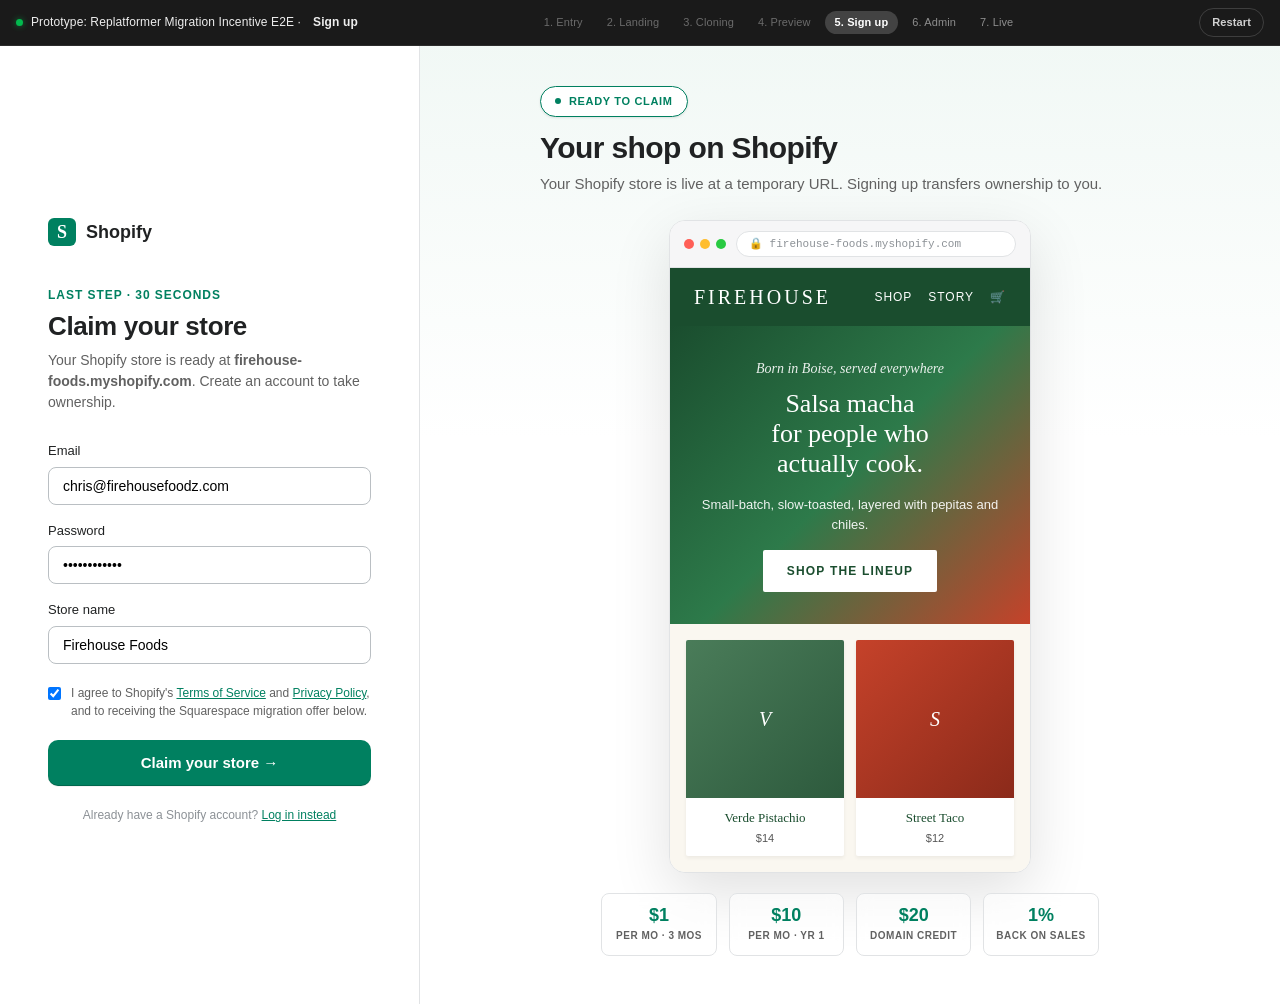
==== commit b2a6ba9b: "Update auth WOW headline to 'Your shop on Shopify'" ====
--- a/auth.html
+++ b/auth.html
@@ -61,7 +61,7 @@
           <span style="width:6px; height:6px; border-radius:50%; background: var(--shopify-green);"></span>
           Ready to claim
         </div>
-        <h2 class="auth__wow-title">Here's what you're claiming</h2>
+        <h2 class="auth__wow-title">Your shop on Shopify</h2>
         <p class="auth__wow-sub">Your Shopify store is live at a temporary URL. Signing up transfers ownership to you.</p>
       </div>
 
